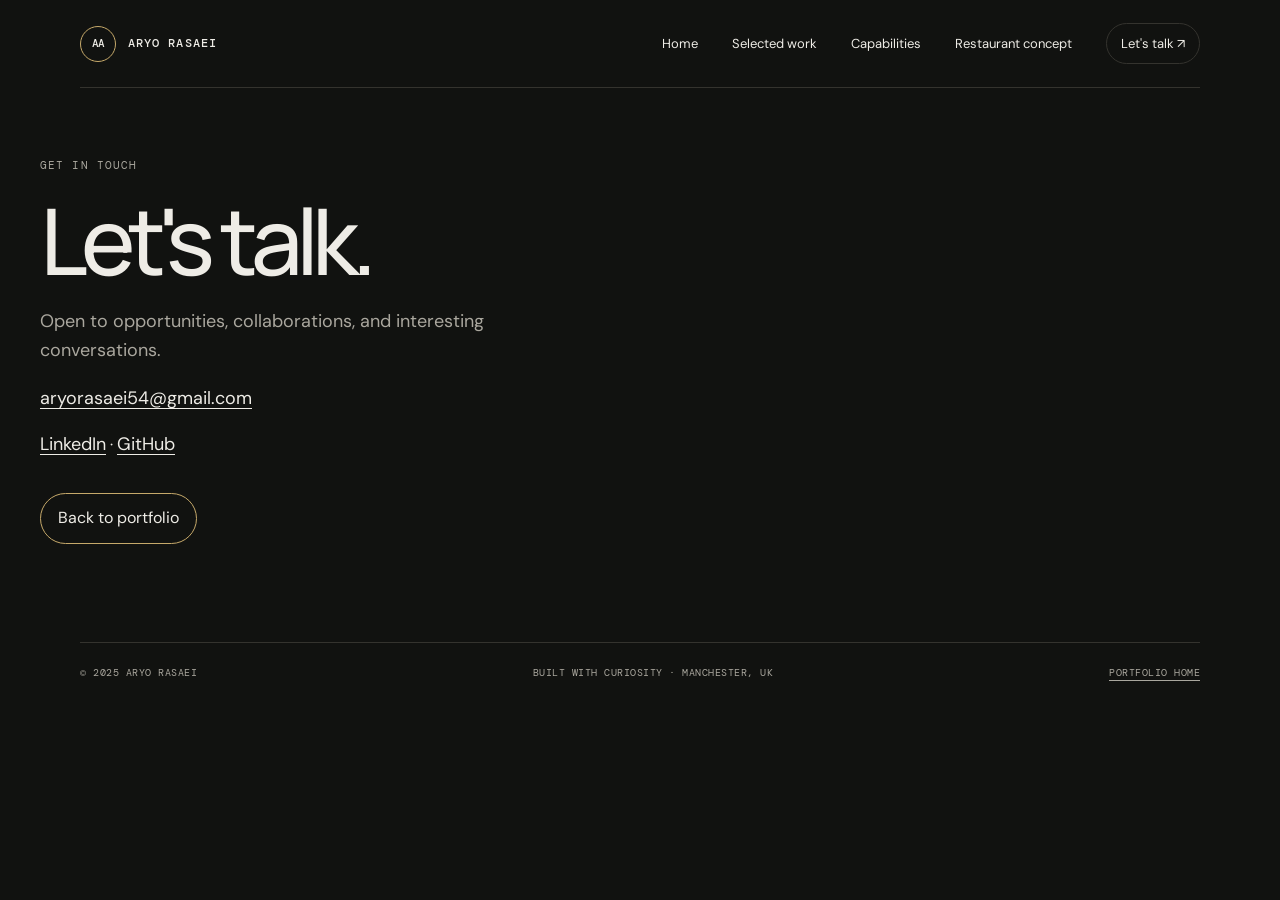
==== contact.html @ db8ac142 "Capital letter" ====
<!doctype html>
<html lang="en">
  <head>
    <meta charset="utf-8" />
    <meta name="viewport" content="width=device-width, initial-scale=1" />
    <meta name="theme-color" content="#f5f4ef" />
    <title>Contact · Aryo Rasaei</title>
    <link rel="preconnect" href="https://fonts.googleapis.com" />
    <link rel="preconnect" href="https://fonts.gstatic.com" crossorigin />
    <link
      href="https://fonts.googleapis.com/css2?family=DM+Mono:wght@400;500&family=DM+Sans:wght@400;500;600;700&family=Manrope:wght@400;500;600;700;800&display=swap"
      rel="stylesheet"
    />
    <link rel="stylesheet" href="styles.css" />
  </head>
  <body>
    <div class="grain" aria-hidden="true"></div>
    <header class="topbar">
      <a class="brand" href="index.html"
        ><span class="brand-mark">AA</span><span>ARYO RASAEI</span></a
      >
      <nav aria-label="Main navigation">
        <a href="index.html#home">Home</a>
        <a href="showcase.html">Selected work</a>
        <a href="skills.html">Capabilities</a>
        <a href="restauraunt.html">Restaurant concept</a>
        <a class="nav-cta" href="contact.html">Let's talk ↗</a>
      </nav>
    </header>
    <main class="section contact-page">
      <div class="section-kicker">GET IN TOUCH</div>
      <h1 class="contact-title">Let's talk.</h1>
      <p class="contact-copy">
        Open to opportunities, collaborations, and interesting conversations.
      </p>
      <p><a href="mailto:aryorasaei54@gmail.com">aryorasaei54@gmail.com</a></p>
      <p>
        <a href="https://www.linkedin.com/" target="_blank" rel="noopener"
          >LinkedIn</a
        >
        ·
        <a href="https://github.com/" target="_blank" rel="noopener">GitHub</a>
      </p>
      <a class="contact-button" href="index.html">Back to portfolio</a>
    </main>
    <footer>
      <span>© 2025 ARYO RASAEI</span
      ><span>BUILT WITH CURIOSITY · MANCHESTER, UK</span
      ><a href="index.html">PORTFOLIO HOME</a>
    </footer>
    <script src="contact.js" defer></script>
  </body>
</html>
---- styles.css ----
/* Shared foundation */
:root {
  color-scheme: dark;
  --paper: #111210;
  --ink: #eeece6;
  --muted: #aaa79e;
  --line: #34332e;
  --accent: #c6a96a;
  --serif: Georgia, "Times New Roman", serif;
  --sans: "DM Sans", "Segoe UI", sans-serif;
  --mono: "DM Mono", Consolas, monospace;
}

* { box-sizing: border-box; }

html { scroll-behavior: smooth; }

body {
  min-width: 320px;
  margin: 0;
  background: var(--paper);
  color: var(--ink);
  font-family: var(--sans);
  font-size: 16px;
  line-height: 1.65;
  -webkit-font-smoothing: antialiased;
}

a { color: inherit; text-decoration-thickness: 1px; text-underline-offset: 4px; transition: color .2s ease, border-color .2s ease, background-color .2s ease; }
a:hover { color: var(--accent); }

.topbar {
  width: min(1120px, calc(100% - 64px));
  min-height: 88px;
  margin: 0 auto;
  display: flex;
  align-items: center;
  justify-content: space-between;
  gap: 28px;
  border-bottom: 1px solid var(--line);
}

.brand {
  display: inline-flex;
  align-items: center;
  gap: 12px;
  font-family: var(--mono);
  font-size: 12px;
  font-weight: 500;
  letter-spacing: .09em;
  text-decoration: none;
}

.brand-mark {
  display: grid;
  width: 36px;
  height: 36px;
  place-items: center;
  border: 1px solid var(--accent);
  border-radius: 50%;
  font-size: 11px;
  letter-spacing: -.06em;
}

nav { display: flex; align-items: center; gap: clamp(14px, 3vw, 34px); }
nav a { font-size: 13px; text-decoration: none; }
nav .nav-cta { padding: 9px 14px; border: 1px solid var(--line); border-radius: 999px; }
nav .nav-cta:hover { border-color: var(--accent); }

main { width: min(1200px, calc(100% - 64px)); margin: 0 auto; }

footer {
  width: min(1120px, calc(100% - 64px));
  margin: 80px auto 0;
  padding: 22px 0 28px;
  display: flex;
  justify-content: space-between;
  gap: 18px;
  border-top: 1px solid var(--line);
  color: var(--muted);
  font-family: var(--mono);
  font-size: 10px;
  letter-spacing: .05em;
}

@media (max-width: 680px) {
  .topbar, main, footer { width: min(100% - 36px, 520px); }
  .topbar { min-height: 76px; align-items: flex-start; padding: 18px 0; flex-direction: column; gap: 14px; }
  nav { width: 100%; flex-wrap: wrap; gap: 10px 18px; }
  nav a { font-size: 12px; }
  footer { flex-direction: column; }
}

/* Page content */
.hero { min-height: 0; padding: clamp(28px, 5vh, 48px) 0 clamp(36px, 5vh, 54px); }
.hero-cinematic { position: relative; display: flex; min-height: clamp(530px, 74vh, 680px); align-items: center; overflow: hidden; padding: clamp(36px, 6vw, 76px); border: 1px solid #c6a96a44; border-radius: 8px; isolation: isolate; background: #191713 url("hero-photo.jpg") center 68% / cover no-repeat; }
.hero-cinematic::before { position: absolute; z-index: -1; inset: 0; background: linear-gradient(90deg, rgb(12 12 10 / 82%) 0%, rgb(12 12 10 / 68%) 36%, rgb(12 12 10 / 28%) 64%, rgb(12 12 10 / 4%) 100%), linear-gradient(0deg, rgb(12 12 10 / 24%), transparent 42%); content: ""; }
.hero-overlay { width: min(58%, 660px); }
.text-link { display: inline-block; color: var(--accent); text-decoration: none; border-bottom: 1px solid #c6a96a66; padding-bottom: 3px; }
.text-link:hover { border-color: var(--accent); }
.profile-frame { position: relative; width: 100%; max-width: 450px; justify-self: end; margin: 0; padding: 8px; overflow: hidden; border: 1px solid var(--line); border-radius: 8px; background: #191a17; box-shadow: 0 18px 44px #0005; }
.profile-frame img { display: block; width: 100%; aspect-ratio: 4 / 3.8; object-fit: cover; object-position: 50% 34%; border-radius: 4px; transition: transform .3s ease; }
.profile-frame img:hover { transform: scale(1.05); }
.profile-frame figcaption { padding: 13px 5px 3px; color: var(--muted); font-family: var(--mono); font-size: 10px; letter-spacing: .06em; text-transform: uppercase; }
.eyebrow, .section-kicker, .project-meta, .skill-row small {
  color: var(--muted);
  font-family: var(--mono);
  font-size: 11px;
  letter-spacing: .1em;
  text-transform: uppercase;
}
.eyebrow { display: flex; align-items: center; gap: 10px; }
.status-dot { width: 8px; height: 8px; border-radius: 50%; background: var(--accent); }
.hero h1 {
  margin: 16px 0 18px;
  font-family: Manrope, var(--sans);
  font-size: clamp(58px, 7.2vw, 92px);
  font-weight: 500;
  letter-spacing: -.09em;
  line-height: .98;
}
.name-word { display: inline-block; transition: transform .3s ease; }
.name-word:hover { transform: scale(1.05); }
.soft { color: #8e8b82; }
.hero-bottom { display: block; min-width: 0; }
.hero-intro { width: min(100%, 58ch); margin: 0; color: #eeece6; font-size: clamp(17px, 1.5vw, 20px); line-height: 1.65; text-wrap: pretty; text-shadow: 0 1px 18px #0009; }
/* Keep biography growth below the name and away from the portrait. */
.hero-cinematic .hero-intro {
  transform-origin: top right;
  transition: scale .35s cubic-bezier(.22, 1, .36, 1);
}
@media (hover: hover) and (pointer: fine) {
  .hero-cinematic .hero-intro:hover { scale: 1.08; }
}
@media (max-width: 680px) {
  .hero-cinematic .hero-intro { transform-origin: top center; }
}
.hero-copy { max-width: 620px; color: #c1beb5; font-size: clamp(17px, 2vw, 21px); line-height: 1.65; }
.hero-copy strong { color: var(--ink); font-weight: 600; }
.section { padding-top: clamp(64px, 10vw, 120px); min-height: 55vh; }
.section:not(.hero) { padding-top: clamp(42px, 6vw, 68px); min-height: 0; }
.section-kicker { margin-bottom: 18px; }
.page-title, .contact-title {
  max-width: 850px;
  margin: 0 0 30px;
  font-family: Manrope, var(--sans);
  font-size: clamp(46px, 8vw, 92px);
  font-weight: 500;
  letter-spacing: -.075em;
  line-height: 1.05;
}
.page-title em { color: var(--accent); font-family: var(--serif); font-weight: 400; }
.heading-word { display: inline-block; transform: scale(1); transform-origin: center; transition: transform .3s ease; }
.heading-word:hover { transform: scale(1.07); }
.section > .hero-copy { margin: 0 0 46px; }
.about-layout { display: grid; grid-template-columns: minmax(280px, .95fr) minmax(300px, 1fr); gap: clamp(28px, 6vw, 82px); align-items: start; }
.about-layout .page-title { margin-bottom: 0; font-size: clamp(38px, 6vw, 68px); }
.about-layout .hero-copy { margin: 5px 0 0; }
.project { display: grid; grid-template-columns: 1fr 1fr; gap: 44px; align-items: center; padding: 44px 0; border-top: 1px solid var(--line); }
.project h2, main > h2 { margin: 14px 0; font-size: clamp(24px, 3vw, 34px); font-weight: 500; letter-spacing: -.04em; line-height: 1.2; }
.project p { max-width: 480px; color: var(--muted); }
.project-meta { display: flex; gap: 18px; }
.tags { display: flex; flex-wrap: wrap; gap: 8px; margin-top: 22px; }
.tags span { padding: 6px 10px; border: 1px solid var(--line); border-radius: 999px; color: var(--muted); font-size: 12px; }
.capability-preview { margin: 26px 0 20px; }
.capability-preview span { padding: 8px 13px; color: #d2cfc6; background: #191a17; }
.work-cards { display: grid; grid-template-columns: repeat(2, minmax(0, 1fr)); gap: 20px; margin: 30px 0 22px; }
.work-card { display: grid; overflow: hidden; border: 1px solid var(--line); border-radius: 6px; background: #171815; text-decoration: none; transition: border-color .25s ease, transform .25s ease, box-shadow .25s ease; }
.work-card:hover { border-color: #8e784b; color: var(--ink); transform: translateY(-4px); box-shadow: 0 18px 38px #0005; }
.work-card-art { position: relative; display: grid; min-height: 190px; place-items: center; overflow: hidden; background: radial-gradient(ellipse at 50% 80%, #49402c 0, #24231e 42%, #191a17 76%); }
.work-card-restaurant .work-card-art { background: radial-gradient(ellipse at 50% 55%, #453328 0, #29221d 42%, #191a17 78%); }
.art-label { position: absolute; top: 14px; left: 16px; color: #aaa79e; font: 10px var(--mono); letter-spacing: .1em; }
.mini-chart { display: flex; width: 54%; height: 94px; align-items: end; gap: 10px; border-bottom: 1px solid #6b6048; }
.mini-chart i { flex: 1; height: 35%; background: #8e784b; transition: height .3s ease; }
.mini-chart i:nth-child(2) { height: 53%; }
.mini-chart i:nth-child(3) { height: 68%; background: #ad925a; }
.mini-chart i:nth-child(4) { height: 48%; }
.mini-chart i:nth-child(5) { height: 91%; background: var(--accent); }
.work-card:hover .mini-chart i { height: 82%; }
.mini-plate { width: 118px; aspect-ratio: 1; border: 1px solid #c6a96a; border-radius: 50%; box-shadow: 0 0 0 10px #c6a96a12, 0 0 40px #c6a96a18; }
.mini-plate::after { display: block; width: 62%; aspect-ratio: 1; margin: 19%; border: 1px solid #c6a96a77; border-radius: 50%; content: ""; }
.work-card-copy { display: grid; gap: 7px; padding: 18px 20px 20px; }
.work-card-copy small { color: var(--accent); font: 10px var(--mono); letter-spacing: .1em; }
.work-card-copy strong { font-size: 19px; font-weight: 500; letter-spacing: -.02em; }
.work-card-copy > span { color: var(--muted); font-size: 12px; }
.project-visual { display: grid; min-height: 260px; place-items: center; overflow: hidden; background: #1a1b18; border: 1px solid var(--line); }
.visual-dash { background: #191a16; }
.dash-card { width: min(78%, 360px); padding: 24px; background: #22231f; box-shadow: 0 16px 44px #0008; }
.dash-title { font-size: 13px; font-weight: 600; }
.chart { height: 130px; margin-top: 20px; display: flex; align-items: end; gap: 10px; border-bottom: 1px solid var(--line); }
.chart i { flex: 1; height: 40%; background: #8e784b; }
.chart i:nth-child(2n) { height: 62%; }
.chart i:nth-child(3n) { height: 82%; background: #c6a96a; }
.chart i:last-child { height: 96%; }
.visual-restaurant { background: #211d18; }
.plate { display: grid; width: 190px; aspect-ratio: 1; place-items: center; border-radius: 50%; background: #d8d0c1; box-shadow: 0 18px 40px #0008; }
.plate-inner { width: 70%; aspect-ratio: 1; border: 2px solid #b76d44; border-radius: 50%; background: radial-gradient(ellipse at 40% 40%, #82904e 0 12%, transparent 13%), radial-gradient(ellipse at 62% 60%, #c47b48 0 18%, transparent 19%), #e2d4b8; }
.skills-list { margin: 48px 0 36px; border-top: 1px solid var(--line); }
.skill-row { display: grid; grid-template-columns: 70px 1fr 1fr; gap: 20px; align-items: center; min-height: 78px; border-bottom: 1px solid var(--line); }
.skill-row strong { font-size: 19px; font-weight: 500; }
.skill-row span { color: var(--muted); text-align: right; }
.contact-title { margin-bottom: 14px; }
.contact-copy { max-width: 520px; color: var(--muted); font-size: 18px; }
.contact-page > p a { font-size: 18px; }
.contact-button { display: inline-block; margin: 18px 0; padding: 11px 17px; border: 1px solid var(--accent); border-radius: 999px; background: transparent; color: var(--ink); font: inherit; text-decoration: none; cursor: pointer; transition: background-color .2s ease, color .2s ease, transform .2s ease; }
.contact-button:hover { background: var(--accent); color: #171611; transform: translateY(-2px); }
.booking-form { display: grid; max-width: 560px; gap: 18px; margin: 32px 0; }
.booking-form label { display: grid; gap: 7px; color: var(--muted); font-size: 14px; }
.booking-form input, .booking-form textarea { width: 100%; padding: 12px 13px; border: 1px solid var(--line); border-radius: 4px; background: #1b1c19; color: var(--ink); font: inherit; transition: border-color .2s ease, background-color .2s ease; }
.booking-form input:focus, .booking-form textarea:focus { outline: 2px solid var(--accent); outline-offset: 2px; border-color: var(--accent); }

@media (max-width: 680px) {
  .hero { min-height: 0; padding: 24px 0 38px; }
  .hero-cinematic { min-height: clamp(580px, 84svh, 740px); align-items: end; padding: 30px 24px; background-position: 63% 68%; }
  .hero-cinematic::before { background: linear-gradient(0deg, rgb(12 12 10 / 90%) 0%, rgb(12 12 10 / 72%) 42%, rgb(12 12 10 / 20%) 100%), linear-gradient(90deg, rgb(12 12 10 / 16%), transparent 75%); }
  .hero-overlay { width: 100%; }
  .hero h1 { margin: 13px 0 16px; font-size: clamp(48px, 12vw, 72px); }
  .hero-intro { max-width: 48ch; font-size: 16px; line-height: 1.55; }
  .section:not(.hero) { padding-top: 44px; }
  .about-layout { grid-template-columns: 1fr; gap: 18px; }
  .about-layout .page-title { font-size: clamp(38px, 11vw, 58px); }
  .work-cards { grid-template-columns: 1fr; gap: 14px; }
  .work-card-art { min-height: 160px; }
  .project { grid-template-columns: 1fr; gap: 24px; }
  .project-visual { min-height: 220px; }
  .skill-row { grid-template-columns: 38px 1fr; gap: 10px; padding: 14px 0; }
  .skill-row span { grid-column: 2; text-align: left; }
}

@media (min-width: 681px) and (max-width: 900px) {
  main { width: min(1200px, calc(100% - 48px)); }
  .hero-cinematic { min-height: 560px; padding: 38px; background-position: 60% 68%; }
  .hero-overlay { width: min(62%, 570px); }
  .hero h1 { font-size: clamp(56px, 6.8vw, 76px); }
  .about-layout { grid-template-columns: 1fr; gap: 16px; }
}

@media (prefers-reduced-motion: reduce) {
  html { scroll-behavior: auto; }
  *, *::before, *::after { animation-duration: .01ms !important; transition-duration: .01ms !important; }
  .heading-word { transition: none; }
  .name-word, .profile-frame img { transition: none; }
}

/* Expandable skill descriptions */
.skill-row { grid-template-columns: 70px minmax(0, 1fr) minmax(150px, 1fr); }
.skill-trigger {
  justify-self: start;
  padding: 0;
  border: 0;
  background: transparent;
  color: var(--ink);
  font: inherit;
  font-size: 19px;
  font-weight: 500;
  text-align: left;
  cursor: pointer;
}
.skill-trigger { transition: color .2s ease; }
.skill-trigger:hover { color: var(--accent); }
.skill-trigger:focus-visible { outline: 2px solid var(--accent); outline-offset: 5px; }
.skill-description {
  grid-column: 2 / -1;
  max-height: 0;
  margin: 0;
  overflow: hidden;
  color: var(--muted);
  opacity: 0;
  transform: translateY(-4px);
  transition: max-height .28s ease, opacity .2s ease, transform .2s ease, margin .2s ease;
}
.skill-row:hover .skill-description,
.skill-row:focus-within .skill-description,
.skill-row.is-open .skill-description {
  max-height: 5em;
  margin: 0 0 18px;
  opacity: 1;
  transform: translateY(0);
}
@media (max-width: 680px) {
  .skill-row { grid-template-columns: 38px 1fr; }
  .skill-trigger { grid-column: 2; }
  .skill-row > span { grid-column: 2; text-align: left; }
  .skill-description { grid-column: 2; }
}
@media (prefers-reduced-motion: reduce) {
  .skill-description { transition: none; }
}
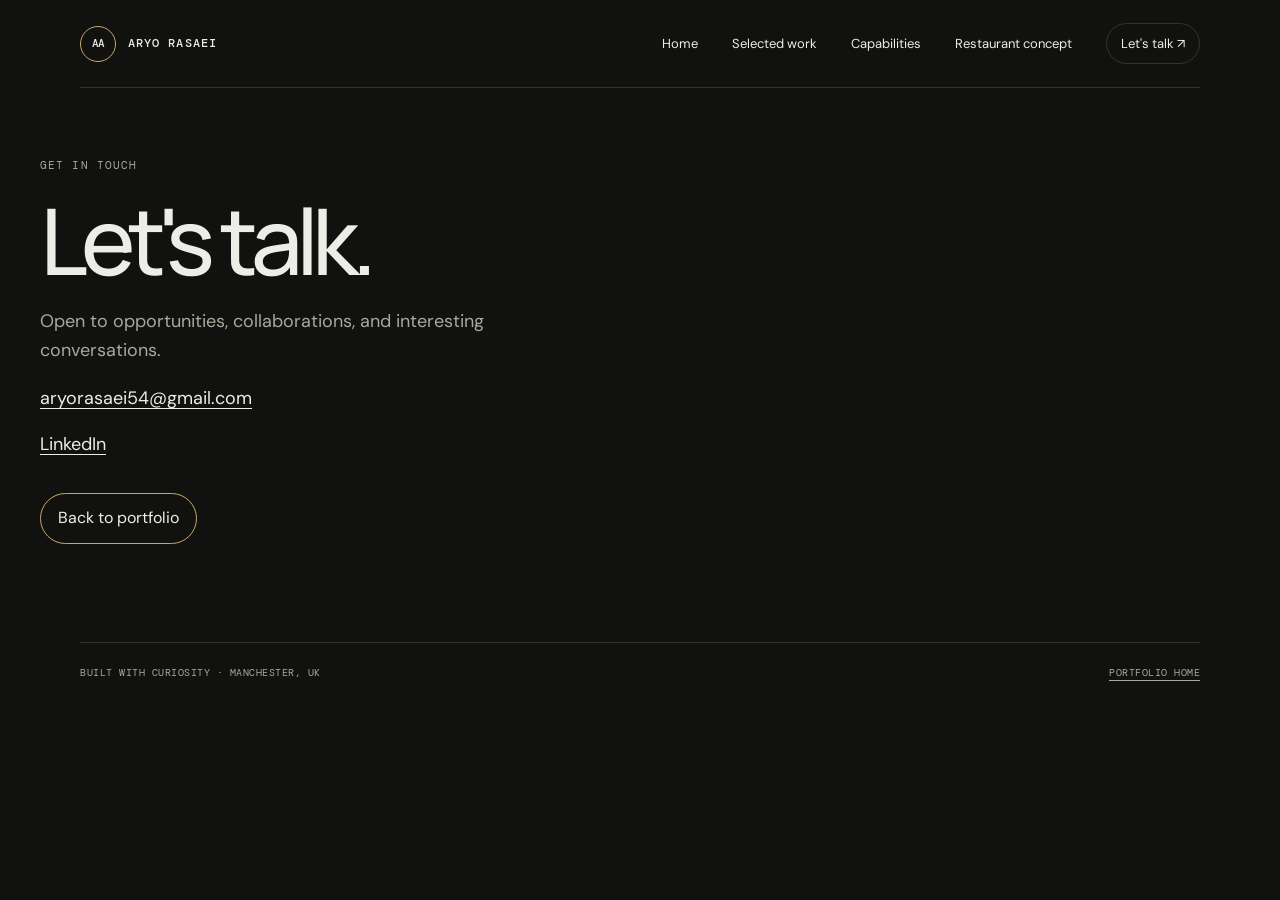
==== commit 6e48aa9a: "Updated Conctact page" ====
--- a/contact.html
+++ b/contact.html
@@ -35,17 +35,14 @@
       </p>
       <p><a href="mailto:aryorasaei54@gmail.com">aryorasaei54@gmail.com</a></p>
       <p>
-        <a href="https://www.linkedin.com/" target="_blank" rel="noopener"
+        <a href="https://www.linkedin.com/in/aryo-rasaei/" target="_blank" rel="noopener"
           >LinkedIn</a
         >
-        ·
-        <a href="https://github.com/" target="_blank" rel="noopener">GitHub</a>
       </p>
       <a class="contact-button" href="index.html">Back to portfolio</a>
     </main>
     <footer>
-      <span>© 2025 ARYO RASAEI</span
-      ><span>BUILT WITH CURIOSITY · MANCHESTER, UK</span
+      <span>BUILT WITH CURIOSITY · MANCHESTER, UK</span
       ><a href="index.html">PORTFOLIO HOME</a>
     </footer>
     <script src="contact.js" defer></script>
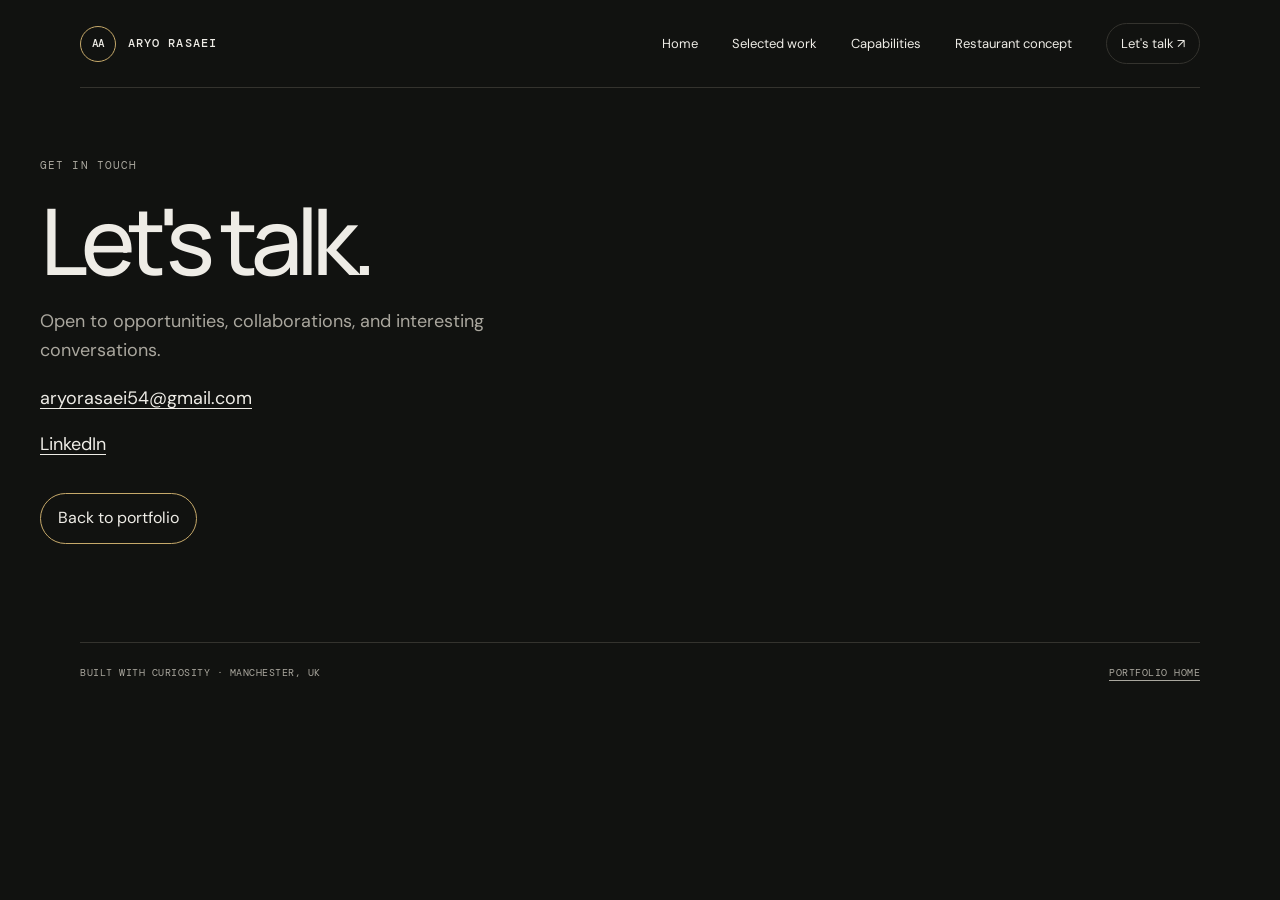
==== commit fdedb977: "Organize static assets under assets/ Move images, CSS, and JavaScript into dedicated asset directori" ====
--- a/contact.html
+++ b/contact.html
@@ -11,7 +11,7 @@
       href="https://fonts.googleapis.com/css2?family=DM+Mono:wght@400;500&family=DM+Sans:wght@400;500;600;700&family=Manrope:wght@400;500;600;700;800&display=swap"
       rel="stylesheet"
     />
-    <link rel="stylesheet" href="styles.css" />
+    <link rel="stylesheet" href="assets/css/styles.css" />
   </head>
   <body>
     <div class="grain" aria-hidden="true"></div>
@@ -45,6 +45,6 @@
       <span>BUILT WITH CURIOSITY · MANCHESTER, UK</span
       ><a href="index.html">PORTFOLIO HOME</a>
     </footer>
-    <script src="contact.js" defer></script>
+    <script src="assets/js/contact.js" defer></script>
   </body>
 </html>
--- a/assets/css/styles.css
+++ b/assets/css/styles.css
@@ -0,0 +1,1005 @@
+/* Shared foundation */
+:root {
+  color-scheme: dark;
+  --paper: #111210;
+  --ink: #eeece6;
+  --muted: #aaa79e;
+  --line: #34332e;
+  --accent: #c6a96a;
+  --serif: Georgia, "Times New Roman", serif;
+  --sans: "DM Sans", "Segoe UI", sans-serif;
+  --mono: "DM Mono", Consolas, monospace;
+}
+
+* { box-sizing: border-box; }
+
+html { scroll-behavior: smooth; }
+
+body {
+  min-width: 320px;
+  margin: 0;
+  background: var(--paper);
+  color: var(--ink);
+  font-family: var(--sans);
+  font-size: 16px;
+  line-height: 1.65;
+  -webkit-font-smoothing: antialiased;
+}
+
+a { color: inherit; text-decoration-thickness: 1px; text-underline-offset: 4px; transition: color .2s ease, border-color .2s ease, background-color .2s ease; }
+a:hover { color: var(--accent); }
+
+.topbar {
+  width: min(1120px, calc(100% - 64px));
+  min-height: 88px;
+  margin: 0 auto;
+  display: flex;
+  align-items: center;
+  justify-content: space-between;
+  gap: 28px;
+  border-bottom: 1px solid var(--line);
+}
+
+.brand {
+  display: inline-flex;
+  align-items: center;
+  gap: 12px;
+  font-family: var(--mono);
+  font-size: 12px;
+  font-weight: 500;
+  letter-spacing: .09em;
+  text-decoration: none;
+}
+
+.brand-mark {
+  display: grid;
+  width: 36px;
+  height: 36px;
+  place-items: center;
+  border: 1px solid var(--accent);
+  border-radius: 50%;
+  font-size: 11px;
+  letter-spacing: -.06em;
+}
+
+nav { display: flex; align-items: center; gap: clamp(14px, 3vw, 34px); }
+nav a { font-size: 13px; text-decoration: none; }
+nav .nav-cta { padding: 9px 14px; border: 1px solid var(--line); border-radius: 999px; }
+nav .nav-cta:hover { border-color: var(--accent); }
+
+main { width: min(1200px, calc(100% - 64px)); margin: 0 auto; }
+
+footer {
+  width: min(1120px, calc(100% - 64px));
+  margin: 80px auto 0;
+  padding: 22px 0 28px;
+  display: flex;
+  justify-content: space-between;
+  gap: 18px;
+  border-top: 1px solid var(--line);
+  color: var(--muted);
+  font-family: var(--mono);
+  font-size: 10px;
+  letter-spacing: .05em;
+}
+
+@media (max-width: 680px) {
+  .topbar, main, footer { width: min(100% - 36px, 520px); }
+  .topbar { min-height: 76px; align-items: flex-start; padding: 18px 0; flex-direction: column; gap: 14px; }
+  nav { width: 100%; flex-wrap: wrap; gap: 10px 18px; }
+  nav a { font-size: 12px; }
+  footer { flex-direction: column; }
+}
+
+/* Page content */
+.hero { min-height: 0; padding: clamp(28px, 5vh, 48px) 0 clamp(36px, 5vh, 54px); }
+.hero-cinematic { position: relative; display: flex; min-height: clamp(530px, 74vh, 680px); align-items: center; overflow: hidden; padding: clamp(36px, 6vw, 76px); border: 1px solid #c6a96a44; border-radius: 8px; isolation: isolate; background: #191713 url("../images/hero-photo.jpg") center 68% / cover no-repeat; }
+.hero-cinematic::before { position: absolute; z-index: -1; inset: 0; background: linear-gradient(90deg, rgb(12 12 10 / 82%) 0%, rgb(12 12 10 / 68%) 36%, rgb(12 12 10 / 28%) 64%, rgb(12 12 10 / 4%) 100%), linear-gradient(0deg, rgb(12 12 10 / 24%), transparent 42%); content: ""; }
+.hero-overlay { width: min(58%, 660px); }
+.text-link { display: inline-block; color: var(--accent); text-decoration: none; border-bottom: 1px solid #c6a96a66; padding-bottom: 3px; }
+.text-link:hover { border-color: var(--accent); }
+.profile-frame { position: relative; width: 100%; max-width: 450px; justify-self: end; margin: 0; padding: 8px; overflow: hidden; border: 1px solid var(--line); border-radius: 8px; background: #191a17; box-shadow: 0 18px 44px #0005; }
+.profile-frame img { display: block; width: 100%; aspect-ratio: 4 / 3.8; object-fit: cover; object-position: 50% 34%; border-radius: 4px; transition: transform .3s ease; }
+.profile-frame img:hover { transform: scale(1.05); }
+.profile-frame figcaption { padding: 13px 5px 3px; color: var(--muted); font-family: var(--mono); font-size: 10px; letter-spacing: .06em; text-transform: uppercase; }
+.eyebrow, .section-kicker, .project-meta, .skill-row small {
+  color: var(--muted);
+  font-family: var(--mono);
+  font-size: 11px;
+  letter-spacing: .1em;
+  text-transform: uppercase;
+}
+.eyebrow { display: flex; align-items: center; gap: 10px; }
+.status-dot { width: 8px; height: 8px; border-radius: 50%; background: var(--accent); }
+.hero h1 {
+  margin: 16px 0 18px;
+  font-family: Manrope, var(--sans);
+  font-size: clamp(58px, 7.2vw, 92px);
+  font-weight: 500;
+  letter-spacing: -.09em;
+  line-height: .98;
+}
+.name-word { display: inline-block; transition: transform .3s ease; }
+.name-word:hover { transform: scale(1.05); }
+.soft { color: #8e8b82; }
+.hero-bottom { display: block; min-width: 0; }
+.hero-intro { width: min(100%, 58ch); margin: 0; color: #eeece6; font-size: clamp(17px, 1.5vw, 20px); line-height: 1.65; text-wrap: pretty; text-shadow: 0 1px 18px #0009; }
+/* Homepage descriptive paragraphs grow into the existing surrounding space. */
+.homepage :is(.hero-intro, .hero-copy, .contact-copy) {
+  transform-origin: top center;
+  transition: scale .35s cubic-bezier(.22, 1, .36, 1);
+}
+.homepage .hero-cinematic .hero-intro { transform-origin: top right; }
+@media (hover: hover) and (pointer: fine) and (prefers-reduced-motion: no-preference) {
+  .homepage :is(.hero-intro, .hero-copy, .contact-copy):hover { scale: 1.08; }
+}
+@media (max-width: 680px) {
+  .homepage .hero-cinematic .hero-intro { transform-origin: top center; }
+}
+@media (prefers-reduced-motion: reduce) {
+  .homepage :is(.hero-intro, .hero-copy, .contact-copy) { transition: none; }
+}
+.hero-copy { max-width: 620px; color: #c1beb5; font-size: clamp(17px, 2vw, 21px); line-height: 1.65; }
+.hero-copy strong { color: var(--ink); font-weight: 600; }
+.section { padding-top: clamp(64px, 10vw, 120px); min-height: 55vh; }
+.section:not(.hero) { padding-top: clamp(42px, 6vw, 68px); min-height: 0; }
+.section-kicker { margin-bottom: 18px; }
+.page-title, .contact-title {
+  max-width: 850px;
+  margin: 0 0 30px;
+  font-family: Manrope, var(--sans);
+  font-size: clamp(46px, 8vw, 92px);
+  font-weight: 500;
+  letter-spacing: -.075em;
+  line-height: 1.05;
+}
+.page-title em { color: var(--accent); font-family: var(--serif); font-weight: 400; }
+.heading-word { display: inline-block; transform: scale(1); transform-origin: center; transition: transform .3s ease; }
+.heading-word:hover { transform: scale(1.07); }
+.section > .hero-copy { margin: 0 0 46px; }
+.about-layout { display: grid; grid-template-columns: minmax(280px, .95fr) minmax(300px, 1fr); gap: clamp(28px, 6vw, 82px); align-items: start; }
+.about-layout .page-title { margin-bottom: 0; font-size: clamp(38px, 6vw, 68px); }
+.about-layout .hero-copy { margin: 5px 0 0; }
+.project { display: grid; grid-template-columns: 1fr 1fr; gap: 44px; align-items: center; padding: 44px 0; border-top: 1px solid var(--line); }
+.project h2, main > h2 { margin: 14px 0; font-size: clamp(24px, 3vw, 34px); font-weight: 500; letter-spacing: -.04em; line-height: 1.2; }
+.project p { max-width: 480px; color: var(--muted); }
+.project-meta { display: flex; gap: 18px; }
+.tags { display: flex; flex-wrap: wrap; gap: 8px; margin-top: 22px; }
+.tags span { padding: 6px 10px; border: 1px solid var(--line); border-radius: 999px; color: var(--muted); font-size: 12px; }
+.capability-preview { margin: 26px 0 20px; }
+.capability-preview span { padding: 8px 13px; color: #d2cfc6; background: #191a17; }
+.work-cards { display: grid; grid-template-columns: repeat(2, minmax(0, 1fr)); gap: 20px; margin: 30px 0 22px; }
+.work-card { display: grid; overflow: hidden; border: 1px solid var(--line); border-radius: 6px; background: #171815; text-decoration: none; transition: border-color .25s ease, transform .25s ease, box-shadow .25s ease; }
+.work-card:hover { border-color: #8e784b; color: var(--ink); transform: translateY(-4px); box-shadow: 0 18px 38px #0005; }
+.work-card-art { position: relative; display: grid; min-height: 190px; place-items: center; overflow: hidden; background: radial-gradient(ellipse at 50% 80%, #49402c 0, #24231e 42%, #191a17 76%); }
+.work-card-restaurant .work-card-art { background: radial-gradient(ellipse at 50% 55%, #453328 0, #29221d 42%, #191a17 78%); }
+.art-label { position: absolute; top: 14px; left: 16px; color: #aaa79e; font: 10px var(--mono); letter-spacing: .1em; }
+.mini-chart { display: flex; width: 54%; height: 94px; align-items: end; gap: 10px; border-bottom: 1px solid #6b6048; }
+.mini-chart i { flex: 1; height: 35%; background: #8e784b; transition: height .3s ease; }
+.mini-chart i:nth-child(2) { height: 53%; }
+.mini-chart i:nth-child(3) { height: 68%; background: #ad925a; }
+.mini-chart i:nth-child(4) { height: 48%; }
+.mini-chart i:nth-child(5) { height: 91%; background: var(--accent); }
+.work-card:hover .mini-chart i { height: 82%; }
+.mini-plate { width: 118px; aspect-ratio: 1; border: 1px solid #c6a96a; border-radius: 50%; box-shadow: 0 0 0 10px #c6a96a12, 0 0 40px #c6a96a18; }
+.mini-plate::after { display: block; width: 62%; aspect-ratio: 1; margin: 19%; border: 1px solid #c6a96a77; border-radius: 50%; content: ""; }
+.work-card-copy { display: grid; gap: 7px; padding: 18px 20px 20px; }
+.work-card-copy small { color: var(--accent); font: 10px var(--mono); letter-spacing: .1em; }
+.work-card-copy strong { font-size: 19px; font-weight: 500; letter-spacing: -.02em; }
+.work-card-copy > span { color: var(--muted); font-size: 12px; }
+.project-visual { display: grid; min-height: 260px; place-items: center; overflow: hidden; background: #1a1b18; border: 1px solid var(--line); }
+.visual-dash { background: #191a16; }
+.dash-card { width: min(78%, 360px); padding: 24px; background: #22231f; box-shadow: 0 16px 44px #0008; }
+.dash-title { font-size: 13px; font-weight: 600; }
+.chart { height: 130px; margin-top: 20px; display: flex; align-items: end; gap: 10px; border-bottom: 1px solid var(--line); }
+.chart i { flex: 1; height: 40%; background: #8e784b; }
+.chart i:nth-child(2n) { height: 62%; }
+.chart i:nth-child(3n) { height: 82%; background: #c6a96a; }
+.chart i:last-child { height: 96%; }
+.visual-restaurant { background: #211d18; }
+.plate { display: grid; width: 190px; aspect-ratio: 1; place-items: center; border-radius: 50%; background: #d8d0c1; box-shadow: 0 18px 40px #0008; }
+.plate-inner { width: 70%; aspect-ratio: 1; border: 2px solid #b76d44; border-radius: 50%; background: radial-gradient(ellipse at 40% 40%, #82904e 0 12%, transparent 13%), radial-gradient(ellipse at 62% 60%, #c47b48 0 18%, transparent 19%), #e2d4b8; }
+.skills-list { margin: 48px 0 36px; border-top: 1px solid var(--line); }
+.skill-row { display: grid; grid-template-columns: 70px 1fr 1fr; gap: 20px; align-items: center; min-height: 78px; border-bottom: 1px solid var(--line); }
+.skill-row strong { font-size: 19px; font-weight: 500; }
+.skill-row span { color: var(--muted); text-align: right; }
+.contact-title { margin-bottom: 14px; }
+.contact-copy { max-width: 520px; color: var(--muted); font-size: 18px; }
+.contact-page > p a { font-size: 18px; }
+.contact-button { display: inline-block; margin: 18px 0; padding: 11px 17px; border: 1px solid var(--accent); border-radius: 999px; background: transparent; color: var(--ink); font: inherit; text-decoration: none; cursor: pointer; transition: background-color .2s ease, color .2s ease, transform .2s ease; }
+.contact-button:hover { background: var(--accent); color: #171611; transform: translateY(-2px); }
+.booking-form { display: grid; max-width: 560px; gap: 18px; margin: 32px 0; }
+.booking-form label { display: grid; gap: 7px; color: var(--muted); font-size: 14px; }
+.booking-form input, .booking-form textarea { width: 100%; padding: 12px 13px; border: 1px solid var(--line); border-radius: 4px; background: #1b1c19; color: var(--ink); font: inherit; transition: border-color .2s ease, background-color .2s ease; }
+.booking-form input:focus, .booking-form textarea:focus { outline: 2px solid var(--accent); outline-offset: 2px; border-color: var(--accent); }
+
+@media (max-width: 680px) {
+  .hero { min-height: 0; padding: 24px 0 38px; }
+  .hero-cinematic { min-height: clamp(580px, 84svh, 740px); align-items: end; padding: 30px 24px; background-position: 63% 68%; }
+  .hero-cinematic::before { background: linear-gradient(0deg, rgb(12 12 10 / 90%) 0%, rgb(12 12 10 / 72%) 42%, rgb(12 12 10 / 20%) 100%), linear-gradient(90deg, rgb(12 12 10 / 16%), transparent 75%); }
+  .hero-overlay { width: 100%; }
+  .hero h1 { margin: 13px 0 16px; font-size: clamp(48px, 12vw, 72px); }
+  .hero-intro { max-width: 48ch; font-size: 16px; line-height: 1.55; }
+  .section:not(.hero) { padding-top: 44px; }
+  .about-layout { grid-template-columns: 1fr; gap: 18px; }
+  .about-layout .page-title { font-size: clamp(38px, 11vw, 58px); }
+  .work-cards { grid-template-columns: 1fr; gap: 14px; }
+  .work-card-art { min-height: 160px; }
+  .project { grid-template-columns: 1fr; gap: 24px; }
+  .project-visual { min-height: 220px; }
+  .skill-row { grid-template-columns: 38px 1fr; gap: 10px; padding: 14px 0; }
+  .skill-row span { grid-column: 2; text-align: left; }
+}
+
+@media (min-width: 681px) and (max-width: 900px) {
+  main { width: min(1200px, calc(100% - 48px)); }
+  .hero-cinematic { min-height: 560px; padding: 38px; background-position: 60% 68%; }
+  .hero-overlay { width: min(62%, 570px); }
+  .hero h1 { font-size: clamp(56px, 6.8vw, 76px); }
+  .about-layout { grid-template-columns: 1fr; gap: 16px; }
+}
+
+@media (prefers-reduced-motion: reduce) {
+  html { scroll-behavior: auto; }
+  *, *::before, *::after { animation-duration: .01ms !important; transition-duration: .01ms !important; }
+  .heading-word { transition: none; }
+  .name-word, .profile-frame img { transition: none; }
+}
+
+/* Expandable skill descriptions */
+.skill-row { grid-template-columns: 70px minmax(0, 1fr) minmax(150px, 1fr); }
+.skill-trigger {
+  justify-self: start;
+  padding: 0;
+  border: 0;
+  background: transparent;
+  color: var(--ink);
+  font: inherit;
+  font-size: 19px;
+  font-weight: 500;
+  text-align: left;
+  cursor: pointer;
+}
+.skill-trigger { transition: color .2s ease; }
+.skill-trigger:hover { color: var(--accent); }
+.skill-trigger:focus-visible { outline: 2px solid var(--accent); outline-offset: 5px; }
+.skill-description {
+  grid-column: 2 / -1;
+  max-height: 0;
+  margin: 0;
+  overflow: hidden;
+  color: var(--muted);
+  opacity: 0;
+  transform: translateY(-4px);
+  transition: max-height .28s ease, opacity .2s ease, transform .2s ease, margin .2s ease;
+}
+.skill-row:hover .skill-description,
+.skill-row:focus-within .skill-description,
+.skill-row.is-open .skill-description {
+  max-height: 5em;
+  margin: 0 0 18px;
+  opacity: 1;
+  transform: translateY(0);
+}
+@media (max-width: 680px) {
+  .skill-row { grid-template-columns: 38px 1fr; }
+  .skill-trigger { grid-column: 2; }
+  .skill-row > span { grid-column: 2; text-align: left; }
+  .skill-description { grid-column: 2; }
+}
+@media (prefers-reduced-motion: reduce) {
+  .skill-description { transition: none; }
+}
+
+/* Venture Café experience: preserve the complete event photograph. */
+.homepage .venture-layout { align-items: center; }
+.homepage .venture-layout .hero-copy { margin: 24px 0 0; }
+.homepage .venture-photo {
+  display: block;
+  width: 100%;
+  height: auto;
+  border: 1px solid var(--line);
+  border-radius: 8px;
+  transition: transform .35s ease;
+}
+@media (max-width: 900px) {
+  .homepage .venture-layout { row-gap: 48px; }
+}
+@media (hover: hover) and (pointer: fine) and (prefers-reduced-motion: no-preference) {
+  .homepage .venture-photo:hover { transform: scale(1.05); }
+}
+@media (prefers-reduced-motion: reduce) {
+  .homepage .venture-photo { transition: none; }
+}
+
+/* Compact Skills orbit and separate evidence panel; isolated to this page. */
+.skills-page .skills-orbit {
+  display: grid;
+  grid-template-columns: 600px minmax(0, 1fr);
+  align-items: center;
+  gap: 48px;
+  margin: 32px 0;
+  overflow-anchor: none;
+}
+.skills-page .skills-orbit__stage { position: relative; width: 500px; height: 500px; overflow: clip; overflow-clip-margin: 5px; }
+.skills-page .skills-orbit__list { position: absolute; inset: 0; margin: 0; padding: 0; list-style: none; pointer-events: none; }
+.skills-page .skills-orbit__item {
+  position: absolute;
+  left: var(--skill-x);
+  top: var(--skill-y);
+  width: 112px;
+  height: 112px;
+  transform: translate(-50%, -50%);
+  pointer-events: auto;
+}
+.skills-page .skills-orbit__control {
+  display: flex;
+  flex-direction: column;
+  align-items: center;
+  justify-content: center;
+  gap: 7px;
+  width: 100%;
+  height: 100%;
+  padding: 12px;
+  border: 1px solid rgb(198 169 106 / 55%);
+  border-radius: 50%;
+  background: var(--paper);
+  color: var(--ink);
+  font: inherit;
+  line-height: 1.35;
+  text-align: center;
+  cursor: pointer;
+  transition: transform .35s ease, border-color .35s ease, box-shadow .35s ease;
+}
+.skills-page .skills-orbit__number { color: var(--accent); font: 10px var(--mono); }
+.skills-page .skills-orbit__name { font-size: 13px; font-weight: 500; }
+/* Retain the supporting taglines for assistive technology without crowding circles. */
+.skills-page .skills-orbit__tagline { position: absolute; width: 1px; height: 1px; overflow: hidden; clip-path: inset(50%); }
+.skills-page .skills-orbit__control:is(.is-previewed, [aria-pressed="true"]) { border-color: var(--accent); box-shadow: 0 0 24px rgb(198 169 106 / 15%); }
+.skills-page .skills-orbit__control:focus-visible { outline: 2px solid var(--accent); outline-offset: 4px; }
+.skills-page .skills-orbit__centre { position: relative; height: 440px; min-width: 0; border-left: 1px solid rgb(198 169 106 / 30%); }
+.skills-page .skills-orbit__content { position: absolute; inset: 0; padding: 24px 0 24px 36px; overflow: auto; }
+.skills-page .skills-orbit__label { margin: 0 0 20px; color: var(--accent); font: 10px var(--mono); letter-spacing: .1em; }
+.skills-page .skills-orbit__title { margin: 0 0 18px; color: var(--ink); font: 500 30px/1.2 Manrope, var(--sans); letter-spacing: -.04em; }
+.skills-page .skills-orbit__source { margin: 0 0 16px; color: var(--accent); font: 11px/1.6 var(--mono); }
+.skills-page .skills-orbit__detail { margin: 0; color: var(--muted); font-size: 16px; }
+.skills-page .skills-orbit__instruction { margin: 24px 0 0; color: var(--muted); font-size: 13px; }
+.skills-page .skills-orbit__ghost { pointer-events: none; }
+@media (hover: hover) and (pointer: fine) {
+  .skills-page .skills-orbit__control:hover { transform: scale(1.1); }
+}
+@media (max-width: 1099px) {
+  .skills-page .skills-orbit { grid-template-columns: minmax(0, 1fr); gap: 32px; }
+  .skills-page .skills-orbit__stage { width: 100%; height: auto; overflow: visible; }
+  .skills-page .skills-orbit__list { position: static; display: grid; grid-template-columns: repeat(2, minmax(0, 1fr)); gap: 22px; padding: 8px; justify-items: center; }
+  .skills-page .skills-orbit__item { position: static; transform: none; }
+  .skills-page .skills-orbit__centre { height: 500px; border-left: 0; border-top: 1px solid rgb(198 169 106 / 30%); }
+  .skills-page .skills-orbit__content { padding: 28px 0 0; }
+}
+@media (prefers-reduced-motion: reduce) {
+  .skills-page .skills-orbit__control { transition: none !important; }
+  .skills-page .skills-orbit__control:hover { transform: none; }
+}
+
+
+/* Original subtle orbital atmosphere; skills and network remain stationary. */
+.skills-page .skills-orbit__stage { justify-self: center; isolation: isolate; }
+.skills-page .skills-orbit__list { z-index: 2; }
+.skills-page .skills-galaxy { position: absolute; inset: 0; z-index: 0; overflow: hidden; border-radius: 50%; pointer-events: none; }
+/* Rotate only the existing decorative layer about the fixed orbit centre.
+   The mobile star field rotates inside its unchanged clipping container. */
+@keyframes skills-galaxy-revolution {
+  from { transform: rotate(0deg); }
+  to { transform: rotate(360deg); }
+}
+@media (min-width: 1100px) and (prefers-reduced-motion: no-preference) {
+  .skills-page .skills-galaxy { transform-origin: 50% 50%; animation: skills-galaxy-revolution 60s linear infinite; }
+}
+@media (max-width: 1099px) and (prefers-reduced-motion: no-preference) {
+  .skills-page .skills-galaxy__stars { transform-origin: 50% 50%; animation: skills-galaxy-revolution 60s linear infinite; }
+}
+.skills-page .skills-galaxy::before {
+  content: "";
+  position: absolute;
+  inset: 4%;
+  border-radius: 50%;
+  background:
+    radial-gradient(ellipse at 52% 48%, rgb(198 169 106 / 12%), transparent 48%),
+    radial-gradient(ellipse at 30% 60%, rgb(112 100 127 / 10%), transparent 54%),
+    radial-gradient(ellipse at 68% 35%, rgb(161 134 85 / 9%), transparent 52%);
+  filter: blur(18px);
+  transform: rotate(-25deg) scaleY(.72);
+}
+.skills-page .skills-galaxy__stars {
+  position: absolute;
+  inset: 3%;
+  opacity: .55;
+  background:
+    radial-gradient(circle at 17% 24%, #ded7c4 0 .7px, transparent 1.2px),
+    radial-gradient(circle at 42% 12%, #c6a96a 0 .6px, transparent 1.1px),
+    radial-gradient(circle at 76% 21%, #ded7c4 0 .7px, transparent 1.3px),
+    radial-gradient(circle at 88% 49%, #c6a96a 0 .6px, transparent 1.2px),
+    radial-gradient(circle at 63% 82%, #ded7c4 0 .8px, transparent 1.3px),
+    radial-gradient(circle at 24% 78%, #ded7c4 0 .7px, transparent 1.2px),
+    radial-gradient(circle at 9% 59%, #c6a96a 0 .5px, transparent 1px),
+    radial-gradient(circle at 34% 38%, #ded7c4 0 .7px, transparent 1.2px),
+    radial-gradient(circle at 62% 31%, #c6a96a 0 .5px, transparent 1.1px),
+    radial-gradient(circle at 70% 62%, #ded7c4 0 .7px, transparent 1.2px),
+    radial-gradient(circle at 39% 66%, #ded7c4 0 .5px, transparent 1px),
+    radial-gradient(circle at 81% 76%, #c6a96a 0 .6px, transparent 1.1px),
+    radial-gradient(circle at 51% 91%, #ded7c4 0 .5px, transparent 1px),
+    radial-gradient(circle at 29% 15%, #ded7c4 0 .5px, transparent 1px),
+    radial-gradient(circle at 55% 40%, #c6a96a 0 .6px, transparent 1.1px),
+    radial-gradient(circle at 15% 41%, #ded7c4 0 .5px, transparent 1px);
+}
+/* Tiny decorative stars change opacity only, without affecting layout or hit testing. */
+.skills-page .skills-galaxy__twinkle {
+  position: absolute;
+  left: var(--star-x);
+  top: var(--star-y);
+  width: var(--star-size);
+  height: var(--star-size);
+  border-radius: 50%;
+  background: var(--star-colour);
+  opacity: .18;
+  pointer-events: none;
+}
+@keyframes skills-galaxy-twinkle {
+  0%, 100% { opacity: .1; }
+  50% { opacity: var(--star-peak, .32); }
+}
+@media (prefers-reduced-motion: no-preference) {
+  .skills-page .skills-galaxy__twinkle {
+    animation: skills-galaxy-twinkle var(--star-duration) ease-in-out var(--star-delay) infinite;
+  }
+}
+.skills-page .skills-galaxy__ring {
+  position: absolute;
+  inset: 13%;
+  border: 1px solid rgb(198 169 106 / 13%);
+  border-radius: 50%;
+  box-shadow: 0 0 22px rgb(198 169 106 / 3%), inset 0 0 22px rgb(198 169 106 / 3%);
+}
+.skills-page .skills-galaxy__ring--inclined {
+  inset: 9%;
+  border-color: rgb(198 169 106 / 9%);
+  transform: rotate(-28deg) scaleY(.48);
+}
+.skills-page .skills-galaxy__core {
+  position: absolute;
+  inset: 34%;
+  border-radius: 50%;
+  background: radial-gradient(circle, rgb(236 219 179 / 18%) 0, rgb(198 169 106 / 9%) 20%, rgb(198 169 106 / 3%) 44%, transparent 70%);
+}
+.skills-page .skills-galaxy__core::after {
+  content: "";
+  position: absolute;
+  inset: calc(50% - 2px);
+  border-radius: 50%;
+  background: #c6a96a;
+  box-shadow: 0 0 12px 3px rgb(198 169 106 / 24%), 0 0 36px 12px rgb(198 169 106 / 8%);
+}
+.skills-page .skills-orbit__control {
+  background: radial-gradient(circle at 32% 20%, #29271f, #171814 65%);
+  border-color: rgb(198 169 106 / 48%);
+  box-shadow: inset 0 1px 0 rgb(238 236 230 / 5%), 0 8px 20px rgb(0 0 0 / 22%);
+}
+.skills-page .skills-orbit__control:is(.is-previewed, [aria-pressed="true"]) {
+  border-color: var(--accent);
+  box-shadow: inset 0 1px 0 rgb(238 236 230 / 8%), 0 0 22px rgb(198 169 106 / 18%), 0 8px 22px rgb(0 0 0 / 25%);
+}
+@media (max-width: 1099px) {
+  .skills-page .skills-galaxy { opacity: .45; }
+  .skills-page .skills-galaxy__ring,
+  .skills-page .skills-galaxy__core { display: none; }
+}
+
+
+/* Stationary, noninteractive constellation inside the existing 500px orbit. */
+.skills-page .skills-orbit .skills-network {
+  position: absolute;
+  left: 50%;
+  top: 50%;
+  width: 200px;
+  height: 200px;
+  transform: translate(-50%, -50%);
+  z-index: 1;
+  overflow: visible;
+  pointer-events: none;
+}
+.skills-page .skills-network__path { opacity: .65; transition: opacity .3s ease; }
+.skills-page .skills-network__path line { stroke: var(--accent); stroke-width: .75; stroke-opacity: .55; transition: stroke-opacity .3s ease, filter .3s ease; }
+.skills-page .skills-network__path circle { fill: #ded7c4; transition: fill .3s ease, filter .3s ease; }
+.skills-page .skills-network.has-active .skills-network__path { opacity: .22; }
+.skills-page .skills-network.has-active .skills-network__path.is-active { opacity: 1; }
+.skills-page .skills-network__path.is-active line { stroke-opacity: 1; filter: drop-shadow(0 0 2px rgb(198 169 106 / 45%)); }
+.skills-page .skills-network__path.is-active circle { fill: var(--accent); filter: drop-shadow(0 0 4px rgb(198 169 106 / 80%)); }
+.skills-page .skills-network__hub { fill: rgb(17 18 16 / 60%); stroke: rgb(198 169 106 / 35%); stroke-width: .75; }
+.skills-page .skills-network__label { fill: var(--accent); font: 9px var(--mono); letter-spacing: .12em; }
+.skills-page .skills-orbit__stage:has(.skills-network) .skills-galaxy__core::after { display: none; }
+@media (max-width: 1099px) {
+  .skills-page .skills-orbit .skills-network { display: none; }
+}
+@media (prefers-reduced-motion: reduce) {
+  .skills-page .skills-network__path,
+  .skills-page .skills-network__path line,
+  .skills-page .skills-network__path circle { transition: none !important; }
+}
+
+
+/* Certification styles are confined to the Skills page. */
+.skills-page .skills-certifications { margin: 56px 0 36px; }
+.skills-page .skills-certifications .page-title { font-size: clamp(38px, 5vw, 64px); }
+.skills-page .skills-certificate {
+  display: grid;
+  grid-template-columns: minmax(0, 2fr) minmax(0, 3fr);
+  align-items: center;
+  gap: clamp(24px, 3vw, 36px);
+  padding: clamp(20px, 2vw, 28px);
+  border: 1px solid var(--line);
+  border-radius: 8px;
+  background: #171814;
+  transition: border-color .35s ease;
+}
+.skills-page .skills-certificate:is(:hover, :focus-within) { border-color: rgb(198 169 106 / 65%); }
+.skills-page .skills-certificate__image-link { display: block; padding: 8px; border-radius: 4px; }
+.skills-page .skills-certificate__image { display: block; width: 100%; height: auto; border-radius: 4px; transition: transform .35s ease; }
+.skills-page .skills-certificate__details h3 { margin: 0 0 20px; font: 500 clamp(22px, 2.5vw, 30px)/1.3 Manrope, var(--sans); letter-spacing: -.04em; }
+.skills-page .skills-certificate__details > p { margin: 20px 0 24px; color: var(--muted); }
+.skills-page .skills-certificate__meta { margin: 0; font-size: 14px; }
+.skills-page .skills-certificate__meta > div { display: grid; grid-template-columns: 85px minmax(0, 1fr); gap: 12px; margin: 8px 0; }
+.skills-page .skills-certificate__meta dt { color: var(--accent); }
+.skills-page .skills-certificate__meta dd { margin: 0; }
+.skills-page .skills-certificate__verify { display: inline-block; padding: 10px 16px; border: 1px solid var(--accent); border-radius: 999px; color: var(--accent); text-decoration: none; }
+.skills-page .skills-certificate a:focus-visible { outline: 2px solid var(--accent); outline-offset: 4px; }
+@media (hover: hover) and (pointer: fine) and (prefers-reduced-motion: no-preference) {
+  .skills-page .skills-certificate__image-link:hover .skills-certificate__image { transform: scale(1.03); }
+}
+@media (max-width: 760px) {
+  .skills-page .skills-certificate { grid-template-columns: minmax(0, 1fr); }
+}
+@media (prefers-reduced-motion: reduce) {
+  .skills-page .skills-certificate,
+  .skills-page .skills-certificate__image { transition: none !important; }
+}
+
+/* Power BI project: equal report previews followed by the existing analytical content. */
+.powerbi-project { margin-top: 12px; padding: 44px 0; border-top: 1px solid var(--line); }
+.powerbi-project__heading { margin: 0 18px 22px; }
+.powerbi-project__heading h2 { margin: 14px 0 18px; font: 500 clamp(27px, 3.5vw, 42px)/1.2 Manrope, var(--sans); letter-spacing: -.04em; }
+.powerbi-project__subtitle { margin: 0; color: var(--accent); font: 11px/1.8 var(--mono); }
+.powerbi-project__gallery { display: grid; grid-template-columns: repeat(2, minmax(0, 1fr)); gap: 32px; padding: 18px; margin-bottom: 24px; }
+.powerbi-project__screenshot { min-width: 0; margin: 0; }
+.powerbi-project__screenshot a { display: grid; place-items: center; aspect-ratio: 16 / 10; padding: 6px; border: 1px solid var(--line); border-radius: 4px; background: #171814; cursor: zoom-in; transform-origin: center; transition: transform .35s ease, border-color .35s ease, box-shadow .35s ease; }
+.powerbi-project__screenshot img { display: block; width: 100%; height: 100%; min-height: 0; object-fit: contain; border-radius: 2px; }
+.powerbi-project__screenshot figcaption { margin-top: 20px; color: var(--muted); font: 10px/1.7 var(--mono); }
+.powerbi-project__summary { display: grid; grid-template-columns: repeat(2, minmax(0, 1fr)); gap: 36px; padding: 0 18px; margin-bottom: 32px; }
+.powerbi-project__summary section { min-width: 0; }
+.powerbi-project h3 { margin: 0 0 18px; color: var(--accent); font: 11px/1.5 var(--mono); letter-spacing: .08em; text-transform: uppercase; }
+.powerbi-project p { color: var(--muted); }
+.powerbi-project__summary p, .powerbi-project__findings p { margin: 0; }
+.powerbi-project__figures { display: grid; grid-template-columns: repeat(2, minmax(0, 1fr)); gap: 36px; margin: 0 18px 28px; padding: 18px 0 24px; border-block: 1px solid var(--line); }
+.powerbi-project__figures div { display: flex; flex-direction: column-reverse; gap: 10px; }
+.powerbi-project__figures dt { color: var(--muted); font: 10px/1.7 var(--mono); }
+.powerbi-project__figures dd { margin: 0; color: var(--ink); font: 500 25px/1.3 Manrope, var(--sans); transform-origin: left center; transition: transform .3s ease, color .3s ease; }
+.powerbi-project__findings { padding: 0 18px 10px; }
+/* Inset spacing reserves room for transforms, so adjacent content never reflows. */
+.powerbi-project :is(h2, h3, p) { transform-origin: left center; transition: transform .3s ease; }
+.powerbi-project :is(h2, h3, p, .powerbi-project__figures div):focus-visible { outline: 1px solid var(--accent); outline-offset: 6px; border-radius: 2px; }
+.powerbi-project__screenshot a:focus-visible { border-color: var(--accent); box-shadow: 0 0 18px rgb(198 169 106 / 12%); }
+.powerbi-project__figures div:focus-visible dd { color: var(--accent); }
+@media (hover: hover) and (pointer: fine) {
+  .powerbi-project__screenshot a:hover { border-color: var(--accent); box-shadow: 0 0 18px rgb(198 169 106 / 12%); }
+  .powerbi-project__figures div:hover dd { color: var(--accent); }
+}
+@media (prefers-reduced-motion: no-preference) {
+  .powerbi-project__screenshot a:focus-visible { transform: scale(1.05); }
+  .powerbi-project :is(h2, h3):focus-visible { transform: scale(1.03); }
+  .powerbi-project p:focus-visible { transform: scale(1.02); }
+  .powerbi-project__figures div:focus-visible dd { transform: scale(1.08); }
+}
+@media (hover: hover) and (pointer: fine) and (prefers-reduced-motion: no-preference) {
+  .powerbi-project__screenshot a:hover { transform: scale(1.05); }
+  .powerbi-project :is(h2, h3):hover { transform: scale(1.03); }
+  .powerbi-project p:hover { transform: scale(1.02); }
+  .powerbi-project__figures div:hover dd { transform: scale(1.08); }
+}
+@media (max-width: 760px) {
+  .powerbi-project__gallery, .powerbi-project__summary { grid-template-columns: minmax(0, 1fr); gap: 28px; }
+}
+@media (prefers-reduced-motion: reduce) {
+  .powerbi-project :is(h2, h3, p, dd), .powerbi-project__screenshot a { transition: none; }
+}
+
+/* Compact restaurant entry keeps the showcase ready for the remaining assessment project. */
+.showcase-restaurant { padding: 36px 0; border-top: 1px solid var(--line); }
+.showcase-restaurant h2 { margin: 14px 0; font: 500 clamp(24px, 3vw, 34px)/1.2 Manrope, var(--sans); letter-spacing: -.04em; }
+.showcase-restaurant p { max-width: 60ch; color: var(--muted); }
+.showcase-restaurant a:focus-visible, .powerbi-project a:focus-visible { outline: 2px solid var(--accent); outline-offset: 5px; }
+
+/* Shared image viewer lives in the browser top layer; thumbnails keep their styles. */
+.image-lightbox {
+  position: fixed;
+  inset: 0;
+  width: 100%;
+  max-width: none;
+  height: 100%;
+  height: 100dvh;
+  max-height: none;
+  margin: 0;
+  padding: 56px 24px 24px;
+  border: 0;
+  background: transparent;
+  color: var(--ink);
+  overflow: hidden;
+  overscroll-behavior: contain;
+}
+.image-lightbox[open] { display: flex; align-items: center; justify-content: center; }
+.image-lightbox::backdrop { background: rgb(10 11 9 / 92%); }
+.image-lightbox__image {
+  display: block;
+  width: auto;
+  height: auto;
+  max-width: 100%;
+  max-height: 100%;
+  object-fit: contain;
+  box-shadow: 0 12px 48px rgb(0 0 0 / 35%);
+}
+.image-lightbox__close {
+  position: absolute;
+  top: 10px;
+  right: 14px;
+  display: grid;
+  place-items: center;
+  width: 44px;
+  height: 44px;
+  padding: 0;
+  border: 1px solid rgb(198 169 106 / 35%);
+  border-radius: 50%;
+  background: var(--paper);
+  color: var(--ink);
+  font: 28px/1 var(--sans);
+  cursor: pointer;
+}
+.image-lightbox__close:hover { color: var(--accent); border-color: var(--accent); }
+.image-lightbox__close:focus-visible { outline: 2px solid var(--accent); outline-offset: 3px; }
+@keyframes image-lightbox-fade { from { opacity: 0; } to { opacity: 1; } }
+@keyframes image-lightbox-reveal { from { opacity: 0; transform: scale(.98); } to { opacity: 1; transform: scale(1); } }
+@media (prefers-reduced-motion: no-preference) {
+  .image-lightbox[open]::backdrop { animation: image-lightbox-fade .25s ease both; }
+  .image-lightbox[open] .image-lightbox__image { animation: image-lightbox-reveal .25s ease both; }
+}
+@media (max-width: 600px) {
+  .image-lightbox { padding: 56px 10px 16px; }
+}
+
+/* Project 02: editorial research layout, scoped independently from Project 01. */
+.research-project { padding: 44px 18px; border-top: 1px solid var(--line); }
+.research-project__heading { margin-bottom: 28px; }
+.research-project h2 { margin: 14px 0 18px; font: 500 clamp(27px, 3.5vw, 42px)/1.2 Manrope, var(--sans); letter-spacing: -.04em; }
+.research-project h3 { margin: 0 0 20px; color: var(--accent); font: 11px/1.6 var(--mono); letter-spacing: .08em; text-transform: uppercase; }
+.research-project h4 { margin: 0 0 10px; color: var(--ink); font: 500 17px/1.5 Manrope, var(--sans); }
+.research-project p { margin: 0; color: var(--muted); }
+.research-project .research-project__subtitle { color: var(--accent); font: 11px/1.8 var(--mono); }
+.research-project__overview { max-width: 95ch; }
+/* Equal metric cards reserve space for transforms without moving their neighbours. */
+.research-project__metrics { display: grid; grid-template-columns: repeat(4, minmax(0, 1fr)); gap: 24px; margin: 32px 0 40px; padding: 12px 0; }
+.research-project__metrics > div {
+  position: relative;
+  isolation: isolate;
+  display: grid;
+  grid-template-rows: auto 1fr;
+  align-content: start;
+  gap: 18px;
+  min-width: 0;
+  padding: 28px 24px;
+  border: 1px solid rgb(198 169 106 / 20%);
+  border-radius: 6px;
+  background: linear-gradient(145deg, #1c1d18, #151612);
+  transform-origin: center;
+  transition: transform .35s cubic-bezier(.22, 1, .36, 1), border-color .35s ease-out;
+}
+.research-project__metrics > div::before {
+  content: "";
+  position: absolute;
+  inset: 0;
+  z-index: -1;
+  border-radius: inherit;
+  pointer-events: none;
+  background: radial-gradient(ellipse at 32% 22%, rgb(198 169 106 / 11%), transparent 72%);
+  opacity: .45;
+  transition: opacity .35s ease-out;
+}
+.research-project__metrics dt { grid-row: 2; min-height: 3.4em; color: #c9c6bc; font: 12px/1.7 var(--sans); }
+.research-project__metrics dd { grid-row: 1; margin: 0; color: var(--accent); font: 500 clamp(52px, 5vw, 68px)/1 Manrope, var(--sans); letter-spacing: -.045em; font-variant-numeric: tabular-nums; transform-origin: left center; transition: transform .35s cubic-bezier(.22, 1, .36, 1); }
+.research-project__section { margin-top: 40px; }
+.research-project__worksheets, .research-project__finding-list, .research-project__segments { display: grid; grid-template-columns: repeat(2, minmax(0, 1fr)); gap: 28px 40px; margin: 0; padding: 0; list-style: none; }
+.research-project__worksheets li { display: grid; grid-template-columns: 24px minmax(0, 1fr); gap: 14px; }
+.research-project__number, .research-project__segments li > span { color: var(--accent); font: 11px/1.8 var(--mono); }
+.research-project__findings { padding: 26px 22px; border-left: 1px solid rgb(198 169 106 / 40%); background: linear-gradient(90deg, rgb(198 169 106 / 4%), transparent); }
+.research-project .research-project__attribution { margin-bottom: 28px; font-size: 13px; }
+.research-project__finding-list { gap: 26px 40px; }
+.research-project__sources { margin-top: 28px; padding-top: 18px; border-top: 1px solid var(--line); }
+.research-project__sources h4 { color: var(--accent); font: 10px/1.7 var(--mono); }
+.research-project__sources ul { display: flex; flex-wrap: wrap; gap: 8px 20px; margin: 0; padding: 0; list-style: none; color: var(--muted); font: 11px/1.8 var(--mono); }
+.research-project .research-project__intro { margin-bottom: 24px; max-width: 85ch; }
+.research-project__segments { grid-template-columns: repeat(3, minmax(0, 1fr)); gap: 22px 30px; }
+.research-project__segments li { padding: 12px 0; border-top: 1px solid var(--line); }
+.research-project__segments h4 { margin: 8px 0 0; font-size: 14px; }
+.research-project__closing { display: grid; grid-template-columns: repeat(2, minmax(0, 1fr)); gap: 40px; margin-top: 36px; padding-top: 28px; border-top: 1px solid var(--line); }
+/* Focusable editorial groups mirror hover feedback without nesting scale effects. */
+.research-project :is(h2, .research-project__subtitle, .research-project__overview, .research-project__attribution, .research-project__intro, .research-project__worksheets li, .research-project__finding-list li, .research-project__segments li, .research-project__closing section) { transform-origin: left center; transition: transform .3s ease, color .3s ease; }
+.research-project [tabindex]:focus-visible { outline: 1px solid var(--accent); outline-offset: 6px; border-radius: 2px; }
+.research-project :is(.research-project__worksheets li, .research-project__finding-list li, .research-project__segments li):focus-visible h4,
+.research-project__metrics div:focus-visible dd { color: var(--accent); }
+@media (hover: hover) and (pointer: fine) {
+  .research-project :is(.research-project__worksheets li, .research-project__finding-list li, .research-project__segments li):hover h4,
+  .research-project__metrics div:hover dd { color: var(--accent); }
+}
+@media (prefers-reduced-motion: no-preference) {
+  .research-project h2:focus-visible { transform: scale(1.03); }
+  .research-project :is(p[tabindex], li[tabindex], .research-project__closing section):focus-visible { transform: scale(1.02); }
+  .research-project__metrics div:focus-visible dd { transform: scale(1.05); }
+}
+@media (hover: hover) and (pointer: fine) and (prefers-reduced-motion: no-preference) {
+  .research-project h2:hover { transform: scale(1.03); }
+  .research-project :is(p[tabindex], li[tabindex], .research-project__closing section):hover { transform: scale(1.02); }
+  .research-project__metrics div:hover dd { transform: scale(1.05); }
+}
+@media (max-width: 900px) {
+  .research-project__metrics, .research-project__segments { grid-template-columns: repeat(2, minmax(0, 1fr)); }
+}
+@media (max-width: 760px) {
+  .research-project__worksheets, .research-project__finding-list, .research-project__closing { grid-template-columns: minmax(0, 1fr); gap: 28px; }
+  .research-project__findings { padding: 22px 14px; }
+}
+@media (max-width: 460px) {
+  .research-project__segments { grid-template-columns: minmax(0, 1fr); }
+  .research-project__metrics { gap: 22px 18px; }
+}
+@media (prefers-reduced-motion: reduce) {
+  .research-project [tabindex], .research-project__metrics dd { transition: none; }
+}
+
+/* Card feedback mirrors pointer hover for keyboard users; motion stays optional. */
+.research-project__metrics > div:focus-visible { border-color: rgb(198 169 106 / 58%); border-radius: 6px; }
+.research-project__metrics > div:focus-visible::before { opacity: 1; }
+@media (hover: hover) and (pointer: fine) {
+  .research-project__metrics > div:hover { border-color: rgb(198 169 106 / 58%); }
+  .research-project__metrics > div:hover::before { opacity: 1; }
+}
+@media (prefers-reduced-motion: no-preference) {
+  .research-project__metrics > div:focus-visible { transform: translateY(-4px) scale(1.04); }
+}
+@media (hover: hover) and (pointer: fine) and (prefers-reduced-motion: no-preference) {
+  .research-project__metrics > div:hover { transform: translateY(-4px) scale(1.04); }
+}
+@media (max-width: 600px) {
+  .research-project__metrics > div { padding: 24px 18px; gap: 16px; }
+  .research-project__metrics dd { font-size: 52px; }
+}
+@media (max-width: 380px) {
+  .research-project__metrics { grid-template-columns: minmax(0, 1fr); gap: 20px; }
+  .research-project__metrics dt { min-height: 0; }
+}
+@media (prefers-reduced-motion: reduce) {
+  .research-project__metrics > div, .research-project__metrics > div::before, .research-project__metrics dd { transition: none; }
+}
+
+/* Worksheet icons only: consistent rails preserve the existing two-column editorial grid. */
+.research-project .research-project__worksheets { gap: 36px 40px; }
+.research-project .research-project__worksheets > li {
+  grid-template-columns: 52px minmax(0, 1fr);
+  gap: 18px;
+  padding: 6px 0 10px;
+  transition: transform .35s cubic-bezier(.22, 1, .36, 1);
+}
+.research-project__worksheets .research-worksheet__rail { display: flex; flex-direction: column; align-items: center; gap: 12px; }
+.research-project__worksheets .research-worksheet__icon {
+  display: grid;
+  place-items: center;
+  width: 52px;
+  height: 52px;
+  border: 1px solid rgb(198 169 106 / 28%);
+  border-radius: 12px;
+  background: radial-gradient(circle at 40% 30%, rgb(198 169 106 / 5%), transparent 75%), #181914;
+  color: #b39a65;
+  transition: transform .35s cubic-bezier(.22, 1, .36, 1), color .35s ease, border-color .35s ease, box-shadow .35s ease;
+}
+.research-project__worksheets .research-worksheet__icon svg { display: block; width: 25px; height: 25px; fill: none; stroke: currentColor; stroke-width: 1.5; stroke-linecap: round; stroke-linejoin: round; }
+.research-project__worksheets h4 { transition: color .35s ease; }
+.research-project .research-project__worksheets > li:focus-visible .research-worksheet__icon {
+  color: #d9be83;
+  border-color: rgb(198 169 106 / 62%);
+  box-shadow: 0 0 20px rgb(198 169 106 / 12%);
+}
+@media (hover: hover) and (pointer: fine) {
+  .research-project .research-project__worksheets > li:hover .research-worksheet__icon { color: #d9be83; border-color: rgb(198 169 106 / 62%); box-shadow: 0 0 20px rgb(198 169 106 / 12%); }
+}
+@media (prefers-reduced-motion: no-preference) {
+  .research-project .research-project__worksheets > li:focus-visible { transform: translateY(-4px); }
+  .research-project .research-project__worksheets > li:focus-visible .research-worksheet__icon { transform: scale(1.1); }
+}
+@media (hover: hover) and (pointer: fine) and (prefers-reduced-motion: no-preference) {
+  .research-project .research-project__worksheets > li:hover { transform: translateY(-4px); }
+  .research-project .research-project__worksheets > li:hover .research-worksheet__icon { transform: scale(1.1); }
+}
+@media (max-width: 760px) {
+  .research-project .research-project__worksheets { grid-template-columns: minmax(0, 1fr); gap: 28px; }
+}
+@media (prefers-reduced-motion: reduce) {
+  .research-project .research-project__worksheets > li,
+  .research-project__worksheets .research-worksheet__icon,
+  .research-project__worksheets h4 { transition: none; }
+}
+
+/* Project 01 icons match the 52px worksheet frames without changing Project 02. */
+.powerbi-project .powerbi-project__icon {
+  display: inline-grid;
+  place-items: center;
+  flex: 0 0 52px;
+  width: 52px;
+  height: 52px;
+  border: 1px solid rgb(198 169 106 / 28%);
+  border-radius: 12px;
+  background: radial-gradient(circle at 40% 30%, rgb(198 169 106 / 5%), transparent 75%), #181914;
+  color: #b39a65;
+  transition: transform .35s cubic-bezier(.22, 1, .36, 1), color .35s ease, border-color .35s ease, box-shadow .35s ease;
+}
+.powerbi-project .powerbi-project__icon svg { display: block; width: 25px; height: 25px; fill: none; stroke: currentColor; stroke-width: 1.5; stroke-linecap: round; stroke-linejoin: round; }
+.powerbi-project :is(.powerbi-project__summary, .powerbi-project__findings) h3 { display: flex; align-items: center; gap: 16px; }
+.powerbi-project .powerbi-project__summary section,
+.powerbi-project .powerbi-project__findings { transition: transform .35s cubic-bezier(.22, 1, .36, 1); }
+.powerbi-project h3 > span:last-child { transition: color .35s ease; }
+.powerbi-project .powerbi-project__figures { padding: 10px 0; border: 0; gap: 28px; }
+.powerbi-project .powerbi-project__figures > div {
+  gap: 16px;
+  min-width: 0;
+  padding: 24px;
+  border: 1px solid rgb(198 169 106 / 20%);
+  border-radius: 6px;
+  background: radial-gradient(ellipse at 22% 18%, rgb(198 169 106 / 5%), transparent 72%), linear-gradient(145deg, #1c1d18, #151612);
+  transition: transform .35s cubic-bezier(.22, 1, .36, 1), border-color .35s ease;
+}
+.powerbi-project .powerbi-project__figures dd { display: flex; align-items: center; justify-content: space-between; gap: 16px; color: var(--accent); font-size: clamp(30px, 3.4vw, 44px); transform: none; }
+.powerbi-project .powerbi-project__figures dt { color: #c9c6bc; font: 12px/1.7 var(--sans); }
+.powerbi-project .powerbi-project__metric-value { display: inline-block; transform-origin: left center; transition: transform .35s cubic-bezier(.22, 1, .36, 1); }
+/* Parent feedback covers the whole description; focus-within includes existing text stops. */
+.powerbi-project :is(.powerbi-project__summary section, .powerbi-project__findings, .powerbi-project__figures > div):focus-within .powerbi-project__icon { color: #d9be83; border-color: rgb(198 169 106 / 62%); box-shadow: 0 0 20px rgb(198 169 106 / 12%); }
+.powerbi-project :is(.powerbi-project__summary section, .powerbi-project__findings):focus-within h3 > span:last-child { color: #d9be83; }
+.powerbi-project .powerbi-project__figures > div:focus-visible { border-color: rgb(198 169 106 / 58%); border-radius: 6px; }
+@media (hover: hover) and (pointer: fine) {
+  .powerbi-project :is(.powerbi-project__summary section, .powerbi-project__findings, .powerbi-project__figures > div):hover .powerbi-project__icon { color: #d9be83; border-color: rgb(198 169 106 / 62%); box-shadow: 0 0 20px rgb(198 169 106 / 12%); }
+  .powerbi-project :is(.powerbi-project__summary section, .powerbi-project__findings):hover h3 > span:last-child { color: #d9be83; }
+  .powerbi-project .powerbi-project__figures > div:hover { border-color: rgb(198 169 106 / 58%); }
+}
+@media (prefers-reduced-motion: no-preference) {
+  .powerbi-project :is(.powerbi-project__summary section, .powerbi-project__findings, .powerbi-project__figures > div):focus-within { transform: translateY(-4px); }
+  .powerbi-project :is(.powerbi-project__summary section, .powerbi-project__findings, .powerbi-project__figures > div):focus-within .powerbi-project__icon { transform: scale(1.1); }
+  .powerbi-project .powerbi-project__figures > div:focus-visible .powerbi-project__metric-value { transform: scale(1.08); }
+}
+@media (hover: hover) and (pointer: fine) and (prefers-reduced-motion: no-preference) {
+  .powerbi-project :is(.powerbi-project__summary section, .powerbi-project__findings, .powerbi-project__figures > div):hover { transform: translateY(-4px); }
+  .powerbi-project :is(.powerbi-project__summary section, .powerbi-project__findings, .powerbi-project__figures > div):hover .powerbi-project__icon { transform: scale(1.1); }
+  .powerbi-project .powerbi-project__figures > div:hover .powerbi-project__metric-value { transform: scale(1.08); }
+}
+@media (max-width: 600px) {
+  .powerbi-project .powerbi-project__figures > div { padding: 20px 16px; }
+  .powerbi-project .powerbi-project__figures dd { flex-direction: column; align-items: flex-start; gap: 16px; }
+}
+@media (prefers-reduced-motion: reduce) {
+  .powerbi-project :is(.powerbi-project__icon, .powerbi-project__metric-value, .powerbi-project__summary section, .powerbi-project__findings, .powerbi-project__figures > div, h3 > span) { transition: none; }
+}
+
+/* Homepage Selected Work only: real project previews retain the existing card treatment. */
+.homepage #portfolio .work-card { grid-template-rows: auto 1fr; transition: border-color .35s ease, transform .35s ease, box-shadow .35s ease; }
+.homepage #portfolio .work-card-art { min-height: 0; aspect-ratio: 16 / 10; padding: 22px; }
+.homepage #portfolio .work-card-visual { display: block; width: 100%; height: 100%; min-height: 0; object-fit: contain; transform-origin: center; transition: transform .35s ease; }
+.homepage #portfolio .work-card-dashboard { filter: drop-shadow(0 6px 16px rgb(0 0 0 / 20%)); }
+.homepage #portfolio .work-card-research-map { max-width: 480px; }
+.homepage #portfolio .work-card-copy { grid-template-rows: auto auto 1fr auto; gap: 12px; padding: 22px 24px 24px; }
+.homepage #portfolio .work-card-copy strong { display: block; min-height: 2.7em; line-height: 1.35; transform-origin: left center; transition: transform .35s ease; }
+.homepage #portfolio .work-card-description { font-size: 14px; line-height: 1.75; }
+.homepage #portfolio .work-card-skills { padding-top: 8px; color: var(--accent); font: 10px/1.9 var(--mono); }
+.homepage #portfolio .work-card:focus-visible { outline: 2px solid var(--accent); outline-offset: 4px; border-color: var(--accent); box-shadow: 0 18px 38px #0005; }
+@media (hover: hover) and (pointer: fine) {
+  .homepage #portfolio .work-card:hover { border-color: var(--accent); }
+}
+@media (prefers-reduced-motion: no-preference) {
+  .homepage #portfolio .work-card:focus-visible { transform: translateY(-4px); }
+  .homepage #portfolio .work-card:focus-visible .work-card-visual { transform: scale(1.05); }
+  .homepage #portfolio .work-card:focus-visible strong { transform: scale(1.03); }
+}
+@media (hover: hover) and (pointer: fine) and (prefers-reduced-motion: no-preference) {
+  .homepage #portfolio .work-card:hover .work-card-visual { transform: scale(1.05); }
+  .homepage #portfolio .work-card:hover strong { transform: scale(1.03); }
+}
+@media (prefers-reduced-motion: reduce) {
+  .homepage #portfolio .work-card, .homepage #portfolio .work-card-visual, .homepage #portfolio .work-card-copy strong { transition: none; transform: none; }
+}
+
+/* Showcase PDF/print only. Named pages avoid changing printing on other website pages. */
+@page showcase-report {
+  size: A4 portrait;
+  margin: 12mm;
+  background: #111210;
+}
+@media print {
+  :root:has(body.showcase-page) { background: #111210; color-scheme: dark; overflow: visible !important; padding-right: 0 !important; }
+  body.showcase-page {
+    page: showcase-report;
+    overflow: visible !important;
+    min-width: 0;
+    background: #111210;
+    color: #eeece6;
+    font-size: 9pt;
+    line-height: 1.5;
+    -webkit-print-color-adjust: exact;
+    print-color-adjust: exact;
+  }
+  .showcase-page *, .showcase-page *::before, .showcase-page *::after {
+    animation: none !important;
+    transition: none !important;
+    transform: none !important;
+    box-shadow: none !important;
+    text-shadow: none !important;
+    outline: none !important;
+  }
+  .showcase-page .grain, .showcase-page .image-lightbox { display: none !important; }
+  .showcase-page main, .showcase-page .topbar, .showcase-page footer { width: 100%; max-width: none; margin-inline: 0; }
+  .showcase-page main.section { padding: 5mm 0 0; min-height: 0; }
+  .showcase-page .topbar { flex-direction: row; align-items: center; min-height: 0; gap: 4mm; padding: 0 0 4mm; }
+  .showcase-page .brand { gap: 2mm; font-size: 7pt; }
+  .showcase-page .brand-mark { width: 25px; height: 25px; font-size: 7pt; }
+  .showcase-page nav { width: auto; gap: 3mm; flex-wrap: wrap; }
+  .showcase-page nav a { font-size: 7pt; }
+  .showcase-page nav .nav-cta { padding: 1mm 2mm; }
+  .showcase-page footer { margin-top: 7mm; padding: 3mm 0 0; font-size: 7pt; }
+  .showcase-page .section-kicker { margin: 0 0 2mm; font-size: 7pt; }
+  .showcase-page .page-title { margin: 0 0 5mm; font-size: 26pt; line-height: 1.15; }
+  .showcase-page :is(.powerbi-project, .research-project) { margin: 0; padding: 5mm 0; }
+  .showcase-page :is(.powerbi-project__heading, .research-project__heading) { margin: 0 0 4mm; break-inside: avoid; }
+  .showcase-page :is(.powerbi-project, .research-project) h2 { margin: 2mm 0; font-size: 19pt; line-height: 1.2; }
+  .showcase-page :is(.powerbi-project, .research-project) h3 { margin: 0 0 3mm; font-size: 8pt; line-height: 1.5; break-after: avoid; }
+  .showcase-page :is(.powerbi-project, .research-project) h4 { margin: 0 0 2mm; font-size: 10pt; line-height: 1.4; break-after: avoid; }
+  .showcase-page :is(.powerbi-project__subtitle, .research-project__subtitle) { font-size: 7.5pt; }
+  .showcase-page p { orphans: 3; widows: 3; }
+  /* Paper width must not activate the single-column mobile layout. */
+  .showcase-page .powerbi-project__gallery { grid-template-columns: repeat(2, minmax(0, 1fr)); gap: 4mm; padding: 0; margin: 0 0 5mm; break-inside: avoid; }
+  .showcase-page .powerbi-project__screenshot { break-inside: avoid; }
+  .showcase-page .powerbi-project__screenshot a { aspect-ratio: 16 / 10; padding: 1mm; }
+  .showcase-page .powerbi-project__screenshot img { width: 100%; height: 100%; object-fit: contain; }
+  .showcase-page .powerbi-project__screenshot figcaption { margin-top: 2mm; font-size: 7pt; }
+  .showcase-page .powerbi-project__summary { grid-template-columns: repeat(2, minmax(0, 1fr)); gap: 5mm; padding: 0; margin: 0 0 4mm; }
+  .showcase-page .powerbi-project__summary section { break-inside: avoid; }
+  .showcase-page .powerbi-project__figures { grid-template-columns: repeat(2, minmax(0, 1fr)); gap: 4mm; margin: 0 0 4mm; padding: 0; break-inside: avoid; }
+  .showcase-page .powerbi-project__figures > div { padding: 3mm; gap: 2mm; }
+  .showcase-page .powerbi-project__figures dd { flex-direction: row; font-size: 22pt; gap: 3mm; }
+  .showcase-page .powerbi-project__figures dt { font-size: 8pt; }
+  .showcase-page .powerbi-project__findings { padding: 0; break-inside: avoid; }
+  /* Keep both icon families explicitly sized and stroked, including PDF output. */
+  .showcase-page :is(.powerbi-project__icon, .research-worksheet__icon) { width: 30px; height: 30px; flex-basis: 30px; border-radius: 7px; color: #b39a65; }
+  .showcase-page :is(.powerbi-project__icon, .research-worksheet__icon) svg { width: 20px; height: 20px; fill: none; stroke: #b39a65; stroke-width: 1.5; }
+  .showcase-page :is(.powerbi-project__summary, .powerbi-project__findings) h3 { gap: 3mm; }
+  .showcase-page .research-project { break-before: page; }
+  .showcase-page .research-project__metrics { grid-template-columns: repeat(4, minmax(0, 1fr)); gap: 3mm; margin: 4mm 0 5mm; padding: 0; break-inside: avoid; }
+  .showcase-page .research-project__metrics > div { padding: 3mm; gap: 2mm; break-inside: avoid; }
+  .showcase-page .research-project__metrics dd { font-size: 30pt; }
+  .showcase-page .research-project__metrics dt { min-height: 0; font-size: 7.5pt; }
+  .showcase-page .research-project__section { margin-top: 5mm; }
+  .showcase-page .research-project__worksheets { grid-template-columns: repeat(2, minmax(0, 1fr)); gap: 4mm 5mm; }
+  .showcase-page .research-project__worksheets > li { grid-template-columns: 30px minmax(0, 1fr); gap: 3mm; padding: 0; break-inside: avoid; }
+  .showcase-page .research-worksheet__rail { gap: 2mm; }
+  .showcase-page .research-project__findings { padding: 4mm; }
+  .showcase-page .research-project__attribution { margin-bottom: 3mm; font-size: 8pt; }
+  .showcase-page .research-project__finding-list { grid-template-columns: repeat(2, minmax(0, 1fr)); gap: 4mm 5mm; }
+  .showcase-page .research-project__finding-list li { break-inside: avoid; }
+  .showcase-page .research-project__sources { margin-top: 3mm; padding-top: 3mm; break-inside: avoid; }
+  .showcase-page .research-project__sources ul { gap: 1mm 4mm; font-size: 7pt; }
+  .showcase-page .research-project__intro { margin-bottom: 3mm; }
+  .showcase-page .research-project__segments { grid-template-columns: repeat(3, minmax(0, 1fr)); gap: 3mm 4mm; }
+  .showcase-page .research-project__segments li { padding: 2mm 0; break-inside: avoid; }
+  .showcase-page .research-project__segments h4 { margin: 1mm 0 0; font-size: 9pt; }
+  .showcase-page .research-project__closing { grid-template-columns: repeat(2, minmax(0, 1fr)); gap: 5mm; margin-top: 5mm; padding-top: 4mm; }
+  .showcase-page .research-project__closing section { break-inside: avoid; }
+}
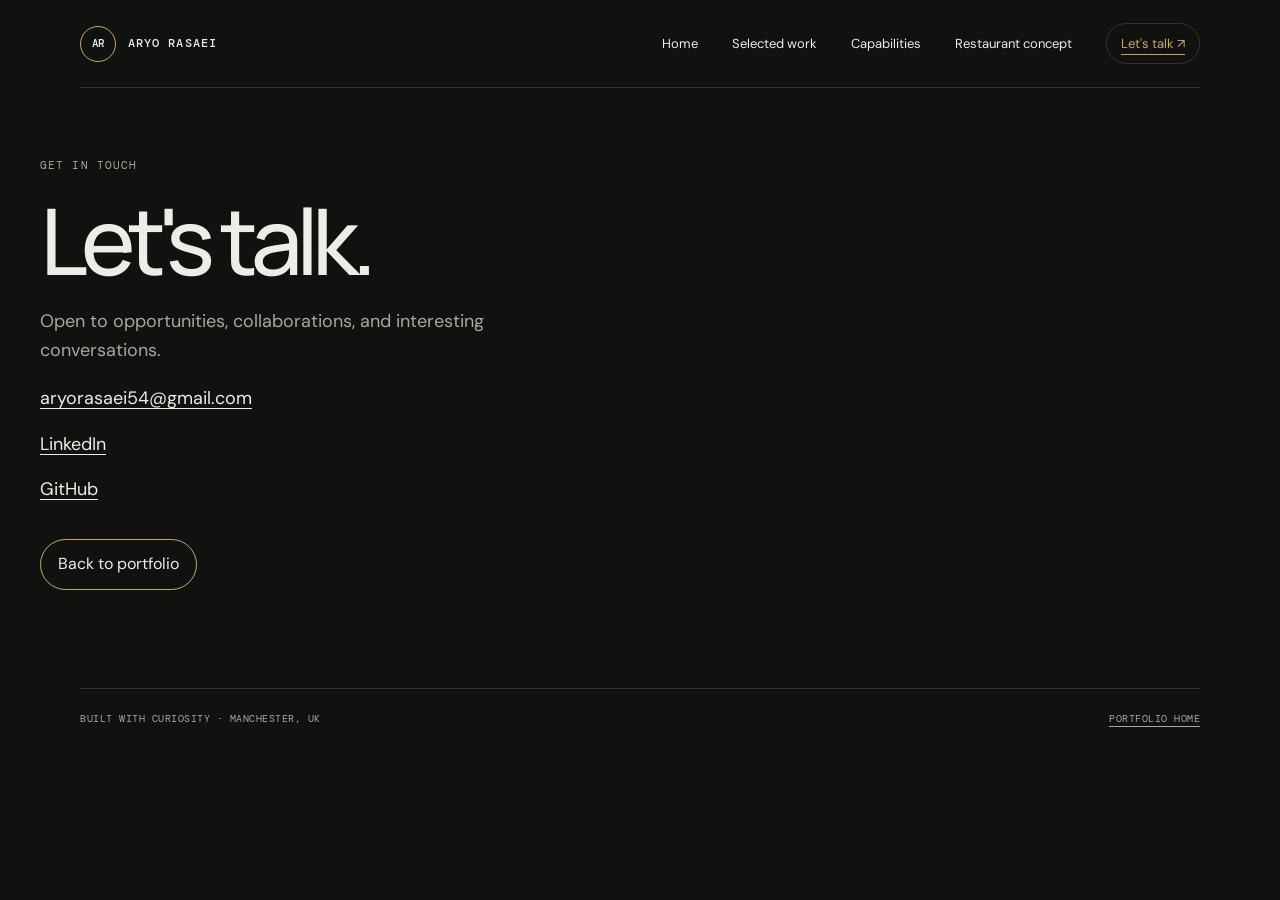
==== commit 3cb0b7d9: "Add restaurant prototype and modularize portfolio Split the monolithic stylesheet into shared and pa" ====
--- a/contact.html
+++ b/contact.html
@@ -1,33 +1,36 @@
 <!doctype html>
 <html lang="en">
   <head>
-    <meta charset="utf-8" />
-    <meta name="viewport" content="width=device-width, initial-scale=1" />
-    <meta name="theme-color" content="#f5f4ef" />
+    <meta charset="utf-8">
+    <meta name="viewport" content="width=device-width, initial-scale=1">
+    <meta name="theme-color" content="#111210">
     <title>Contact · Aryo Rasaei</title>
-    <link rel="preconnect" href="https://fonts.googleapis.com" />
-    <link rel="preconnect" href="https://fonts.gstatic.com" crossorigin />
+    <link rel="preconnect" href="https://fonts.googleapis.com">
+    <link rel="preconnect" href="https://fonts.gstatic.com" crossorigin>
     <link
       href="https://fonts.googleapis.com/css2?family=DM+Mono:wght@400;500&family=DM+Sans:wght@400;500;600;700&family=Manrope:wght@400;500;600;700;800&display=swap"
-      rel="stylesheet"
-    />
-    <link rel="stylesheet" href="assets/css/styles.css" />
+      rel="stylesheet">
+    <link rel="stylesheet" href="assets/css/base.css">
+    <link rel="stylesheet" href="assets/css/layout.css">
+    <link rel="stylesheet" href="assets/css/components.css">
+    <link rel="stylesheet" href="assets/css/pages/contact.css">
   </head>
   <body>
+  <a class="skip-link" href="#main-content">Skip to main content</a>
     <div class="grain" aria-hidden="true"></div>
     <header class="topbar">
       <a class="brand" href="index.html"
-        ><span class="brand-mark">AA</span><span>ARYO RASAEI</span></a
+        ><span class="brand-mark">AR</span><span>ARYO RASAEI</span></a
       >
       <nav aria-label="Main navigation">
         <a href="index.html#home">Home</a>
         <a href="showcase.html">Selected work</a>
         <a href="skills.html">Capabilities</a>
-        <a href="restauraunt.html">Restaurant concept</a>
-        <a class="nav-cta" href="contact.html">Let's talk ↗</a>
+        <a href="restaurant.html">Restaurant concept</a>
+        <a class="nav-cta" href="contact.html" aria-current="page">Let's talk ↗</a>
       </nav>
     </header>
-    <main class="section contact-page">
+    <main class="section contact-page" id="main-content" tabindex="-1">
       <div class="section-kicker">GET IN TOUCH</div>
       <h1 class="contact-title">Let's talk.</h1>
       <p class="contact-copy">
@@ -39,6 +42,7 @@
           >LinkedIn</a
         >
       </p>
+      <p><a href="https://github.com/Aryorsaei05" target="_blank" rel="noopener">GitHub</a></p>
       <a class="contact-button" href="index.html">Back to portfolio</a>
     </main>
     <footer>
@@ -46,5 +50,6 @@
       ><a href="index.html">PORTFOLIO HOME</a>
     </footer>
     <script src="assets/js/contact.js" defer></script>
-  </body>
+    <script src="assets/js/navigation.js" defer></script>
+</body>
 </html>
--- a/assets/css/base.css
+++ b/assets/css/base.css
@@ -0,0 +1,91 @@
+/* Design tokens, reset, global defaults and accessibility. */
+
+:root {
+  color-scheme: dark;
+  --paper: #111210;
+  --ink: #eeece6;
+  --muted: #aaa79e;
+  --line: #34332e;
+  --accent: #c6a96a;
+  --serif: Georgia, "Times New Roman", serif;
+  --sans: "DM Sans", "Segoe UI", sans-serif;
+  --mono: "DM Mono", Consolas, monospace;
+}
+
+* {
+  box-sizing: border-box;
+}
+
+html {
+  scroll-behavior: smooth;
+}
+
+body {
+  min-width: 0;
+  margin: 0;
+  background: var(--paper);
+  color: var(--ink);
+  font-family: var(--sans);
+  font-size: 16px;
+  line-height: 1.65;
+}
+
+a {
+  color: inherit;
+  text-decoration-thickness: 1px;
+  text-underline-offset: 4px;
+  transition: color .2s ease, border-color .2s ease, background-color .2s ease;
+}
+
+a:hover {
+  color: var(--accent);
+}
+
+@media (prefers-reduced-motion: reduce) {
+  html {
+    scroll-behavior: auto;
+  }
+
+  *, *::before, *::after {
+    animation-duration: .01ms !important;
+    transition-duration: .01ms !important;
+  }
+}
+
+/* Keep keyboard navigation direct on every page. */
+.skip-link {
+  position: absolute;
+  z-index: 100;
+  top: 12px;
+  left: 16px;
+  padding: 12px 18px;
+  border: 1px solid var(--accent);
+  background: var(--paper);
+  color: var(--ink);
+  transform: translateY(-180%);
+}
+
+.skip-link:focus {
+  transform: translateY(0);
+}
+
+[id] {
+  scroll-margin-top: 24px;
+}
+
+.topbar a[aria-current="page"] {
+  color: var(--accent);
+  text-decoration: underline;
+  text-underline-offset: 6px;
+}
+
+@media screen {
+  img {
+    max-width: 100%;
+  }
+
+  a:focus-visible, button:focus-visible {
+    outline: 2px solid var(--accent);
+    outline-offset: 4px;
+  }
+}
--- a/assets/css/layout.css
+++ b/assets/css/layout.css
@@ -0,0 +1,300 @@
+/* Shared page layout, navigation and footer. */
+
+.topbar {
+  width: min(1120px, calc(100% - 64px));
+  min-height: 88px;
+  margin: 0 auto;
+  display: flex;
+  align-items: center;
+  justify-content: space-between;
+  gap: 28px;
+  border-bottom: 1px solid var(--line);
+}
+
+.brand {
+  display: inline-flex;
+  align-items: center;
+  gap: 12px;
+  font-family: var(--mono);
+  font-size: 12px;
+  font-weight: 500;
+  letter-spacing: .09em;
+  text-decoration: none;
+}
+
+.brand-mark {
+  display: grid;
+  width: 36px;
+  height: 36px;
+  place-items: center;
+  border: 1px solid var(--accent);
+  border-radius: 50%;
+  font-size: 11px;
+  letter-spacing: -.06em;
+}
+
+nav {
+  display: flex;
+  align-items: center;
+  gap: clamp(14px, 3vw, 34px);
+}
+
+nav a {
+  font-size: 13px;
+  text-decoration: none;
+}
+
+nav .nav-cta {
+  padding: 9px 14px;
+  border: 1px solid var(--line);
+  border-radius: 999px;
+}
+
+nav .nav-cta:hover {
+  border-color: var(--accent);
+}
+
+main {
+  width: min(1200px, calc(100% - 64px));
+  margin: 0 auto;
+}
+
+footer {
+  width: min(1120px, calc(100% - 64px));
+  margin: 80px auto 0;
+  padding: 22px 0 28px;
+  display: flex;
+  justify-content: space-between;
+  gap: 18px;
+  border-top: 1px solid var(--line);
+  color: var(--muted);
+  font-family: var(--mono);
+  font-size: 10px;
+  letter-spacing: .05em;
+}
+
+@media (max-width: 680px) {
+  .topbar, main, footer {
+    width: min(100% - 36px, 520px);
+  }
+
+  .topbar {
+    min-height: 76px;
+    align-items: flex-start;
+    padding: 18px 0;
+    flex-direction: column;
+    gap: 14px;
+  }
+
+  nav {
+    width: 100%;
+    flex-wrap: wrap;
+    gap: 10px 18px;
+  }
+
+  nav a {
+    font-size: 12px;
+  }
+
+  footer {
+    flex-direction: column;
+  }
+}
+
+@media (min-width: 681px) and (max-width: 900px) {
+  main {
+    width: min(1200px, calc(100% - 48px));
+  }
+}
+
+@media screen {
+  main, .topbar, footer {
+    min-width: 0;
+  }
+
+  .brand-mark {
+    flex-shrink: 0;
+  }
+}
+
+@media screen and (max-width: 1099px) {
+  .topbar {
+    flex-wrap: wrap;
+    gap: 12px;
+    padding-block: 18px;
+  }
+
+  .topbar nav {
+    flex: 1 1 620px;
+    flex-wrap: wrap;
+    gap: 8px 20px;
+  }
+
+  .topbar nav a {
+    display: inline-flex;
+    align-items: center;
+    min-height: 44px;
+  }
+}
+
+@media screen and (min-width: 681px) and (max-width: 900px) {
+  .topbar, footer {
+    width: calc(100% - 48px);
+  }
+}
+
+@media screen and (max-width: 680px) {
+  .topbar, main, footer {
+    width: calc(100% - 32px);
+  }
+
+  .topbar nav {
+    display: grid;
+    grid-template-columns: repeat(2, minmax(0, 1fr));
+    flex: none;
+    gap: 4px 12px;
+  }
+
+  .topbar nav a {
+    font-size: 13px;
+    padding-block: 8px;
+    line-height: 1.4;
+  }
+
+  .topbar nav .nav-cta {
+    justify-self: start;
+    padding-inline: 14px;
+  }
+
+  footer {
+    margin-top: 48px;
+    gap: 12px;
+  }
+
+  footer a {
+    display: inline-flex;
+    align-items: center;
+    min-height: 44px;
+  }
+}
+
+@media screen and (max-width: 680px) {
+  .topbar nav a {
+    min-width: 0;
+    overflow-wrap: anywhere;
+  }
+}
+
+@media screen and (pointer: coarse) {
+  .brand {
+    min-height: 44px;
+  }
+
+  .topbar nav a {
+    display: inline-flex;
+    align-items: center;
+    min-height: 44px;
+  }
+}
+
+.menu-toggle {
+  display: none;
+}
+
+.topbar nav[hidden] {
+  display: none;
+}
+
+@media screen and (max-width: 1099px) {
+  .topbar.has-menu {
+    flex-direction: row;
+    align-items: center;
+    justify-content: space-between;
+    min-height: 76px;
+    gap: 12px;
+    padding-block: 14px;
+  }
+
+  .menu-toggle {
+    display: inline-flex;
+    align-items: center;
+    justify-content: center;
+    min-width: 44px;
+    min-height: 44px;
+    padding: 12px;
+    border: 0;
+    border-radius: 6px;
+    background: transparent;
+    color: var(--ink);
+    cursor: pointer;
+  }
+
+  .menu-toggle__icon {
+    position: relative;
+    display: block;
+    width: 20px;
+    height: 20px;
+  }
+
+  .menu-toggle__icon span {
+    position: absolute;
+    left: 0;
+    top: 9px;
+    display: block;
+    width: 20px;
+    height: 1.5px;
+    border-radius: 2px;
+    background: currentColor;
+    translate: 0 -4px;
+    rotate: 0deg;
+    transition: translate .18s ease .16s, rotate .18s ease;
+  }
+
+  .menu-toggle__icon span:last-child {
+    translate: 0 4px;
+  }
+
+  .menu-open .menu-toggle__icon span {
+    translate: 0 0;
+    rotate: 45deg;
+    transition: translate .18s ease, rotate .18s ease .16s;
+  }
+
+  .menu-open .menu-toggle__icon span:last-child {
+    rotate: -45deg;
+  }
+
+  .topbar.has-menu nav {
+    display: grid;
+    grid-template-columns: 1fr;
+    flex: 1 0 100%;
+    width: 100%;
+    gap: 4px;
+    overflow: hidden;
+  }
+
+  .topbar.has-menu nav[hidden] {
+    display: none;
+  }
+
+  .topbar.has-menu nav a {
+    padding: 10px 12px;
+    font-size: 15px;
+    min-height: 44px;
+  }
+
+  .topbar.has-menu nav .nav-cta {
+    justify-self: start;
+    margin-top: 4px;
+  }
+}
+
+@media print {
+  .menu-toggle {
+    display: none;
+  }
+
+  .topbar nav[hidden] {
+    display: flex;
+  }
+}
--- a/assets/css/components.css
+++ b/assets/css/components.css
@@ -0,0 +1,363 @@
+/* Reusable typography, cards, buttons and form controls. */
+
+.text-link {
+  display: inline-block;
+  color: var(--accent);
+  text-decoration: none;
+  border-bottom: 1px solid #c6a96a66;
+  padding-bottom: 3px;
+}
+
+.text-link:hover {
+  border-color: var(--accent);
+}
+
+.eyebrow, .section-kicker, .project-meta {
+  color: var(--muted);
+  font-family: var(--mono);
+  font-size: 11px;
+  letter-spacing: .1em;
+  text-transform: uppercase;
+}
+
+.eyebrow {
+  display: flex;
+  align-items: center;
+  gap: 10px;
+}
+
+.status-dot {
+  width: 8px;
+  height: 8px;
+  border-radius: 50%;
+  background: var(--accent);
+}
+
+.soft {
+  color: #8e8b82;
+}
+
+.hero-copy {
+  max-width: 620px;
+  color: #c1beb5;
+  font-size: clamp(17px, 2vw, 21px);
+  line-height: 1.65;
+}
+
+.hero-copy strong {
+  color: var(--ink);
+  font-weight: 600;
+}
+
+.section {
+  padding-top: clamp(64px, 10vw, 120px);
+  min-height: 55vh;
+}
+
+.section:not(.hero) {
+  padding-top: clamp(42px, 6vw, 68px);
+  min-height: 0;
+}
+
+.section-kicker {
+  margin-bottom: 18px;
+}
+
+.page-title, .contact-title {
+  max-width: 850px;
+  margin: 0 0 30px;
+  font-family: Manrope, var(--sans);
+  font-size: clamp(46px, 8vw, 92px);
+  font-weight: 500;
+  letter-spacing: -.075em;
+  line-height: 1.05;
+}
+
+.page-title em {
+  color: var(--accent);
+  font-family: var(--serif);
+  font-weight: 400;
+}
+
+.heading-word {
+  display: inline-block;
+  transform: scale(1);
+  transform-origin: center;
+  transition: transform .3s ease;
+}
+
+.heading-word:hover {
+  transform: scale(1.07);
+}
+
+.section > .hero-copy {
+  margin: 0 0 46px;
+}
+
+.project {
+  display: grid;
+  grid-template-columns: 1fr 1fr;
+  gap: 44px;
+  align-items: center;
+  padding: 44px 0;
+  border-top: 1px solid var(--line);
+}
+
+.project h2, main > h2 {
+  margin: 14px 0;
+  font-size: clamp(24px, 3vw, 34px);
+  font-weight: 500;
+  letter-spacing: -.04em;
+  line-height: 1.2;
+}
+
+.project p {
+  max-width: 480px;
+  color: var(--muted);
+}
+
+.project-meta {
+  display: flex;
+  gap: 18px;
+}
+
+.tags {
+  display: flex;
+  flex-wrap: wrap;
+  gap: 8px;
+  margin-top: 22px;
+}
+
+.tags span {
+  padding: 6px 10px;
+  border: 1px solid var(--line);
+  border-radius: 999px;
+  color: var(--muted);
+  font-size: 12px;
+}
+
+.project-visual {
+  display: grid;
+  min-height: 260px;
+  place-items: center;
+  overflow: hidden;
+  background: #1a1b18;
+  border: 1px solid var(--line);
+}
+
+.visual-dash {
+  background: #191a16;
+}
+
+.dash-card {
+  width: min(78%, 360px);
+  padding: 24px;
+  background: #22231f;
+  box-shadow: 0 16px 44px #0008;
+}
+
+.dash-title {
+  font-size: 13px;
+  font-weight: 600;
+}
+
+.chart {
+  height: 130px;
+  margin-top: 20px;
+  display: flex;
+  align-items: end;
+  gap: 10px;
+  border-bottom: 1px solid var(--line);
+}
+
+.chart i {
+  flex: 1;
+  height: 40%;
+  background: #8e784b;
+}
+
+.chart i:nth-child(2n) {
+  height: 62%;
+}
+
+.chart i:nth-child(3n) {
+  height: 82%;
+  background: #c6a96a;
+}
+
+.chart i:last-child {
+  height: 96%;
+}
+
+.visual-restaurant {
+  background: #211d18;
+}
+
+.plate {
+  display: grid;
+  width: 190px;
+  aspect-ratio: 1;
+  place-items: center;
+  border-radius: 50%;
+  background: #d8d0c1;
+  box-shadow: 0 18px 40px #0008;
+}
+
+.plate-inner {
+  width: 70%;
+  aspect-ratio: 1;
+  border: 2px solid #b76d44;
+  border-radius: 50%;
+  background: radial-gradient(ellipse at 40% 40%, #82904e 0 12%, transparent 13%), radial-gradient(ellipse at 62% 60%, #c47b48 0 18%, transparent 19%), #e2d4b8;
+}
+
+.contact-title {
+  margin-bottom: 14px;
+}
+
+.contact-copy {
+  max-width: 520px;
+  color: var(--muted);
+  font-size: 18px;
+}
+
+.contact-button {
+  display: inline-block;
+  margin: 18px 0;
+  padding: 11px 17px;
+  border: 1px solid var(--accent);
+  border-radius: 999px;
+  background: transparent;
+  color: var(--ink);
+  font: inherit;
+  text-decoration: none;
+  cursor: pointer;
+  transition: background-color .2s ease, color .2s ease, transform .2s ease;
+}
+
+.contact-button:hover {
+  background: var(--accent);
+  color: #171611;
+  transform: translateY(-2px);
+}
+
+.booking-form {
+  display: grid;
+  max-width: 560px;
+  gap: 18px;
+  margin: 32px 0;
+}
+
+.booking-form label {
+  display: grid;
+  gap: 7px;
+  color: var(--muted);
+  font-size: 14px;
+}
+
+.booking-form input, .booking-form textarea {
+  width: 100%;
+  padding: 12px 13px;
+  border: 1px solid var(--line);
+  border-radius: 4px;
+  background: #1b1c19;
+  color: var(--ink);
+  font: inherit;
+  transition: border-color .2s ease, background-color .2s ease;
+}
+
+.booking-form input:focus, .booking-form textarea:focus {
+  outline: 2px solid var(--accent);
+  outline-offset: 2px;
+  border-color: var(--accent);
+}
+
+@media (max-width: 680px) {
+  .section:not(.hero) {
+    padding-top: 44px;
+  }
+
+  .project {
+    grid-template-columns: 1fr;
+    gap: 24px;
+  }
+
+  .project-visual {
+    min-height: 220px;
+  }
+}
+
+@media (prefers-reduced-motion: reduce) {
+  *::before, *::after {
+    animation-duration: .01ms !important;
+    transition-duration: .01ms !important;
+  }
+
+  .heading-word {
+    transition: none;
+  }
+}
+
+@media screen {
+  p, h1, h2, h3, h4, figcaption, dd, dt {
+    overflow-wrap: anywhere;
+  }
+
+  .status-dot {
+    flex-shrink: 0;
+  }
+
+  .booking-form, .booking-form label, .booking-form input, .booking-form textarea {
+    min-width: 0;
+  }
+
+  .booking-form textarea {
+    resize: vertical;
+  }
+}
+
+@media screen and (min-width: 681px) and (max-width: 900px) {
+  .project {
+    gap: 24px;
+    grid-template-columns: repeat(2, minmax(0, 1fr));
+  }
+}
+
+@media screen and (max-width: 680px) {
+  .eyebrow {
+    font-size: 10px;
+    letter-spacing: .05em;
+  }
+
+  .page-title, .contact-title {
+    font-size: clamp(36px, 9vw, 60px);
+  }
+
+  .contact-button {
+    min-height: 44px;
+  }
+}
+
+@media screen and (hover: none) {
+  .heading-word:hover, .contact-button:hover {
+    transform: none;
+  }
+}
+
+@media screen and (max-width: 1099px) {
+  .project-meta {
+    flex-wrap: wrap;
+    gap: 8px 18px;
+  }
+}
+
+@media screen and (max-width: 680px) {
+  .eyebrow {
+    flex-wrap: wrap;
+  }
+
+  .text-link {
+    padding-block: 10px;
+    min-height: 44px;
+  }
+}
--- a/assets/css/pages/contact.css
+++ b/assets/css/pages/contact.css
@@ -0,0 +1,11 @@
+/* Contact page details. */
+
+.contact-page > p a {
+  font-size: 18px;
+}
+
+@media screen {
+  .contact-page > p a {
+    overflow-wrap: anywhere;
+  }
+}
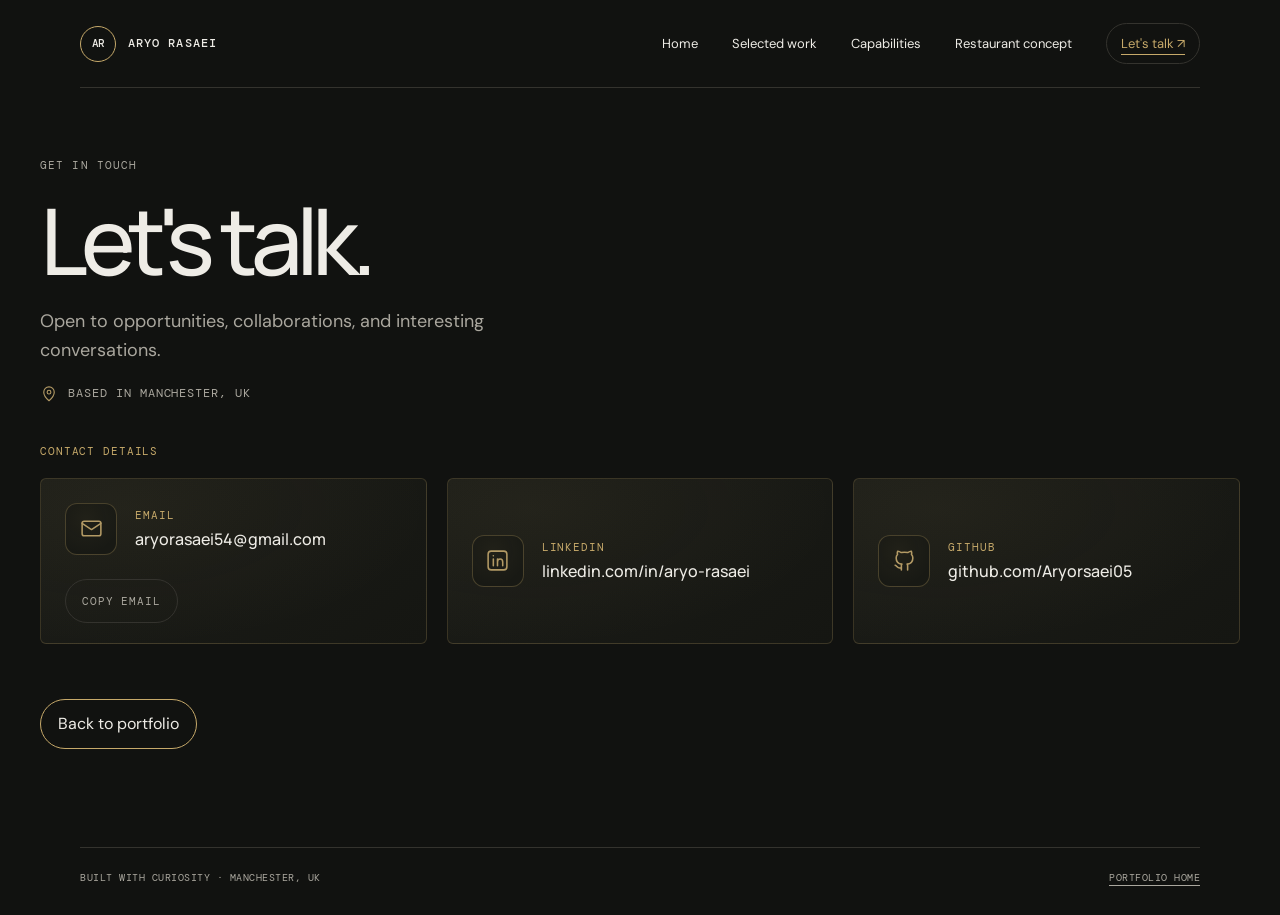
==== commit c3f82228: "Restructure Contact page with clearly labelled links - Present email, LinkedIn and GitHub as labelle" ====
--- a/contact.html
+++ b/contact.html
@@ -5,11 +5,13 @@
     <meta name="viewport" content="width=device-width, initial-scale=1">
     <meta name="theme-color" content="#111210">
     <title>Contact · Aryo Rasaei</title>
+    <!-- Web fonts used across the portfolio. -->
     <link rel="preconnect" href="https://fonts.googleapis.com">
     <link rel="preconnect" href="https://fonts.gstatic.com" crossorigin>
     <link
       href="https://fonts.googleapis.com/css2?family=DM+Mono:wght@400;500&family=DM+Sans:wght@400;500;600;700&family=Manrope:wght@400;500;600;700;800&display=swap"
       rel="stylesheet">
+    <!-- Shared styles first, then contact-page styles. -->
     <link rel="stylesheet" href="assets/css/base.css">
     <link rel="stylesheet" href="assets/css/layout.css">
     <link rel="stylesheet" href="assets/css/components.css">
@@ -30,25 +32,86 @@
         <a class="nav-cta" href="contact.html" aria-current="page">Let's talk ↗</a>
       </nav>
     </header>
+    <!-- Main contact content: heading, intro, location and the three contact channels. -->
     <main class="section contact-page" id="main-content" tabindex="-1">
       <div class="section-kicker">GET IN TOUCH</div>
       <h1 class="contact-title">Let's talk.</h1>
       <p class="contact-copy">
         Open to opportunities, collaborations, and interesting conversations.
       </p>
-      <p><a href="mailto:aryorasaei54@gmail.com">aryorasaei54@gmail.com</a></p>
-      <p>
-        <a href="https://www.linkedin.com/in/aryo-rasaei/" target="_blank" rel="noopener"
-          >LinkedIn</a
-        >
+      <p class="contact-location">
+        <svg class="contact-location__icon" viewBox="0 0 24 24" width="18" height="18" aria-hidden="true" focusable="false">
+          <path d="M12 21s-7-6.2-7-11.5a7 7 0 0 1 14 0C19 14.8 12 21 12 21z"/>
+          <circle cx="12" cy="9.5" r="2.5"/>
+        </svg>
+        <span>Based in Manchester, UK</span>
       </p>
-      <p><a href="https://github.com/Aryorsaei05" target="_blank" rel="noopener">GitHub</a></p>
+
+      <!-- Contact channels: each card is one labelled link (icon, platform, visible handle). -->
+      <section class="contact-channels" aria-labelledby="contact-channels-title">
+        <h2 class="contact-channels__title" id="contact-channels-title">Contact details</h2>
+        <ul class="contact-list">
+          <!-- Email: opens the visitor's email app. The copy button is revealed by contact.js. -->
+          <li class="contact-card">
+            <a class="contact-card__link" href="mailto:aryorasaei54@gmail.com">
+              <span class="contact-card__icon" aria-hidden="true">
+                <svg viewBox="0 0 24 24" width="25" height="25" focusable="false">
+                  <rect x="3" y="5" width="18" height="14" rx="2"/>
+                  <path d="m3 7 9 6 9-6"/>
+                </svg>
+              </span>
+              <span class="contact-card__text">
+                <span class="contact-card__label">Email</span>
+                <span class="contact-card__handle" id="contact-email-address">aryorasaei54@gmail.com</span>
+              </span>
+            </a>
+            <button class="contact-card__copy" id="copy-email" type="button" data-copy="aryorasaei54@gmail.com" hidden>Copy email</button>
+          </li>
+
+          <!-- LinkedIn: external profile, opens in a new tab. -->
+          <li class="contact-card">
+            <a class="contact-card__link" href="https://www.linkedin.com/in/aryo-rasaei/" target="_blank" rel="noopener noreferrer">
+              <span class="contact-card__icon" aria-hidden="true">
+                <svg viewBox="0 0 24 24" width="25" height="25" focusable="false">
+                  <rect x="3" y="3" width="18" height="18" rx="3"/>
+                  <path d="M8 10.5V17M8 7.5v.01M12 17v-6.5M12 13.5c0-1.7 1.1-3 2.6-3S17 11.5 17 13.5V17"/>
+                </svg>
+              </span>
+              <span class="contact-card__text">
+                <span class="contact-card__label">LinkedIn</span>
+                <span class="contact-card__handle">linkedin.com/in/aryo-rasaei</span>
+              </span>
+              <span class="visually-hidden">(opens in a new tab)</span>
+            </a>
+          </li>
+
+          <!-- GitHub: external profile, opens in a new tab. -->
+          <li class="contact-card">
+            <a class="contact-card__link" href="https://github.com/Aryorsaei05" target="_blank" rel="noopener noreferrer">
+              <span class="contact-card__icon" aria-hidden="true">
+                <svg viewBox="0 0 24 24" width="25" height="25" focusable="false">
+                  <path d="M9 19c-4 1.3-4-2-6-2.5M15 21v-3.5c0-1 .1-1.4-.5-2 2.8-.3 5.5-1.4 5.5-6a4.6 4.6 0 0 0-1.3-3.2 4.3 4.3 0 0 0-.1-3.2s-1.1-.3-3.5 1.3a12.3 12.3 0 0 0-6.2 0C6.5 2.8 5.4 3.1 5.4 3.1a4.3 4.3 0 0 0-.1 3.2A4.6 4.6 0 0 0 4 9.5c0 4.6 2.7 5.7 5.5 6-.6.6-.6 1.2-.5 2V21"/>
+                </svg>
+              </span>
+              <span class="contact-card__text">
+                <span class="contact-card__label">GitHub</span>
+                <span class="contact-card__handle">github.com/Aryorsaei05</span>
+              </span>
+              <span class="visually-hidden">(opens in a new tab)</span>
+            </a>
+          </li>
+        </ul>
+        <!-- Announces the result of the copy button to screen readers. -->
+        <p class="contact-status" id="copy-status" role="status"></p>
+      </section>
+
       <a class="contact-button" href="index.html">Back to portfolio</a>
     </main>
     <footer>
       <span>BUILT WITH CURIOSITY · MANCHESTER, UK</span
       ><a href="index.html">PORTFOLIO HOME</a>
     </footer>
+    <!-- Page enhancements (entrance animation, copy email), then the shared mobile menu. -->
     <script src="assets/js/contact.js" defer></script>
     <script src="assets/js/navigation.js" defer></script>
 </body>
--- a/assets/css/base.css
+++ b/assets/css/base.css
@@ -1,5 +1,23 @@
-/* Design tokens, reset, global defaults and accessibility. */
+/* ==========================================================================
+   base.css - Design tokens, reset, global defaults and accessibility
+   --------------------------------------------------------------------------
+   Loaded first on every page. Defines the custom properties (variables)
+   that all other stylesheets use, so colours and fonts change in one place.
 
+   Contents
+     1. Design tokens
+     2. Reset and element defaults
+     3. Reduced motion
+     4. Accessibility helpers (skip link, anchor offset, current page)
+     5. Screen-only defaults
+   ========================================================================== */
+
+/* 1. Design tokens
+   -----------------------------------------------------------------------
+   A dark "paper" background with light "ink" text and one gold accent.
+   color-scheme: dark asks the browser to draw native controls and
+   scrollbars in dark mode to match. Each font stack ends with system
+   fallbacks in case the Google Fonts request fails. */
 :root {
   color-scheme: dark;
   --paper: #111210;
@@ -12,6 +30,10 @@
   --mono: "DM Mono", Consolas, monospace;
 }
 
+/* 2. Reset and element defaults
+   -----------------------------------------------------------------------
+   border-box sizing makes width include padding and border, which keeps
+   the layout maths in the other files predictable. */
 * {
   box-sizing: border-box;
 }
@@ -41,6 +63,12 @@
   color: var(--accent);
 }
 
+/* 3. Reduced motion
+   -----------------------------------------------------------------------
+   Respects the operating-system "reduce motion" setting on every page.
+   Durations are set to almost zero (not removed) so animation and
+   transition end events still fire for any script that relies on them.
+   !important is deliberate so this preference beats component rules. */
 @media (prefers-reduced-motion: reduce) {
   html {
     scroll-behavior: auto;
@@ -52,7 +80,11 @@
   }
 }
 
-/* Keep keyboard navigation direct on every page. */
+/* 4. Accessibility helpers
+   -----------------------------------------------------------------------
+   The skip link is the first focusable element on each page. It sits just
+   above the viewport and slides into view when it receives keyboard
+   focus, letting keyboard users jump straight to <main>. */
 .skip-link {
   position: absolute;
   z-index: 100;
@@ -69,16 +101,23 @@
   transform: translateY(0);
 }
 
+/* Leave a small gap above any element reached through an in-page #link. */
 [id] {
   scroll-margin-top: 24px;
 }
 
+/* Highlight the navigation link for the current page. Styling the ARIA
+   attribute keeps the visual state and the screen-reader state in sync. */
 .topbar a[aria-current="page"] {
   color: var(--accent);
   text-decoration: underline;
   text-underline-offset: 6px;
 }
 
+/* 5. Screen-only defaults (excluded from print)
+   -----------------------------------------------------------------------
+   Images never overflow their container, and links/buttons get a clear
+   accent outline for keyboard focus (:focus-visible) but not mouse clicks. */
 @media screen {
   img {
     max-width: 100%;
--- a/assets/css/layout.css
+++ b/assets/css/layout.css
@@ -1,5 +1,29 @@
-/* Shared page layout, navigation and footer. */
-
+/* ==========================================================================
+   layout.css - Shared page frame: header, navigation, main width, footer
+   --------------------------------------------------------------------------
+   Loaded second on every page, after base.css.
+
+   Layout model: the header and footer are centred at up to 1120px and
+   <main> at up to 1200px, each keeping a side gutter (calc(100% - 64px))
+   so content never touches the edge of the screen.
+
+   Breakpoints (shared with components.css and the page stylesheets)
+     <=680px    phone
+     681-900px  tablet
+     <=1099px   compact navigation (menu button added by navigation.js)
+
+   Contents
+     1. Header and brand
+     2. Navigation links
+     3. Main content and footer
+     4. Base breakpoints
+     5. Screen-only responsive and touch refinements
+     6. Mobile menu (progressive enhancement)
+     7. Print
+   ========================================================================== */
+
+/* 1. Header and brand
+   ----------------------------------------------------------------------- */
 .topbar {
   width: min(1120px, calc(100% - 64px));
   min-height: 88px;
@@ -22,6 +46,7 @@
   text-decoration: none;
 }
 
+/* Circular "AR" monogram beside the name. */
 .brand-mark {
   display: grid;
   width: 36px;
@@ -33,6 +58,10 @@
   letter-spacing: -.06em;
 }
 
+/* 2. Navigation links
+   -----------------------------------------------------------------------
+   clamp() lets the gap between links shrink smoothly as the window
+   narrows. The final link (.nav-cta) is drawn as a pill button. */
 nav {
   display: flex;
   align-items: center;
@@ -54,6 +83,8 @@
   border-color: var(--accent);
 }
 
+/* 3. Main content and footer
+   ----------------------------------------------------------------------- */
 main {
   width: min(1200px, calc(100% - 64px));
   margin: 0 auto;
@@ -73,6 +104,10 @@
   letter-spacing: .05em;
 }
 
+/* 4. Base breakpoints
+   -----------------------------------------------------------------------
+   Phone: stack the header and footer vertically and narrow the gutters.
+   When JavaScript runs, section 6 turns the links into a menu instead. */
 @media (max-width: 680px) {
   .topbar, main, footer {
     width: min(100% - 36px, 520px);
@@ -107,6 +142,11 @@
   }
 }
 
+/* 5. Screen-only responsive and touch refinements
+   -----------------------------------------------------------------------
+   min-width: 0 lets flex children shrink below their content width, and
+   44px minimum heights give comfortable touch targets on small and
+   coarse-pointer (touch) screens. */
 @media screen {
   main, .topbar, footer {
     min-width: 0;
@@ -197,6 +237,16 @@
   }
 }
 
+/* 6. Mobile menu (progressive enhancement)
+   -----------------------------------------------------------------------
+   navigation.js inserts the .menu-toggle button and adds .has-menu to the
+   header. Without JavaScript the button never exists and every link stays
+   visible, so the site remains fully usable.
+
+   At <=1099px the script hides the nav with the hidden attribute and
+   toggles .menu-open on the header. The icon is two lines that first move
+   together and then rotate into an "X"; the transition delays are swapped
+   between the two states so closing plays the same steps in reverse. */
 .menu-toggle {
   display: none;
 }
@@ -289,6 +339,7 @@
   }
 }
 
+/* 7. Print: always print the full navigation, never the menu button. */
 @media print {
   .menu-toggle {
     display: none;
--- a/assets/css/components.css
+++ b/assets/css/components.css
@@ -1,5 +1,26 @@
-/* Reusable typography, cards, buttons and form controls. */
-
+/* ==========================================================================
+   components.css - Reusable components shared by every page
+   --------------------------------------------------------------------------
+   Loaded third (after base.css and layout.css). Page stylesheets in pages/
+   may refine these components for their own page.
+
+   Contents
+     1. Links
+     2. Labels: eyebrow, section kicker, project meta
+     3. Body copy
+     4. Sections and large headings
+     5. Tag list
+     6. Contact call-to-action
+     7. Booking/enquiry form controls (restaurant page)
+     8. Breakpoints, reduced motion and touch adjustments
+   ========================================================================== */
+
+/* 1. Links
+   ----------------------------------------------------------------------- */
+
+/* Arrow links ("Explore ... ->") use a thin accent underline drawn with a
+   border (#c6a96a66 = the accent colour at 40% opacity) so the underline
+   can brighten on hover independently of the text colour. */
 .text-link {
   display: inline-block;
   color: var(--accent);
@@ -12,6 +33,8 @@
   border-color: var(--accent);
 }
 
+/* 2. Labels: small monospaced uppercase text used above headings
+   ----------------------------------------------------------------------- */
 .eyebrow, .section-kicker, .project-meta {
   color: var(--muted);
   font-family: var(--mono);
@@ -26,6 +49,7 @@
   gap: 10px;
 }
 
+/* Small accent circle shown before the hero eyebrow text. */
 .status-dot {
   width: 8px;
   height: 8px;
@@ -33,6 +57,10 @@
   background: var(--accent);
 }
 
+/* 3. Body copy
+   ----------------------------------------------------------------------- */
+
+/* Dimmed text, e.g. the surname in the homepage heading. */
 .soft {
   color: #8e8b82;
 }
@@ -49,6 +77,10 @@
   font-weight: 600;
 }
 
+/* 4. Sections and large headings
+   ----------------------------------------------------------------------- */
+
+/* Every page section except the hero uses the smaller top spacing. */
 .section {
   padding-top: clamp(64px, 10vw, 120px);
   min-height: 55vh;
@@ -63,6 +95,8 @@
   margin-bottom: 18px;
 }
 
+/* Large display headings: Manrope with tight negative letter-spacing, and
+   an <em> part switched to the serif accent font for contrast. */
 .page-title, .contact-title {
   max-width: 850px;
   margin: 0 0 30px;
@@ -79,6 +113,8 @@
   font-weight: 400;
 }
 
+/* Headings are split into word <span>s so each word can enlarge on hover.
+   inline-block is required for transforms to apply to inline text. */
 .heading-word {
   display: inline-block;
   transform: scale(1);
@@ -94,16 +130,8 @@
   margin: 0 0 46px;
 }
 
-.project {
-  display: grid;
-  grid-template-columns: 1fr 1fr;
-  gap: 44px;
-  align-items: center;
-  padding: 44px 0;
-  border-top: 1px solid var(--line);
-}
-
-.project h2, main > h2 {
+/* Fallback size for an <h2> placed directly inside <main>. */
+main > h2 {
   margin: 14px 0;
   font-size: clamp(24px, 3vw, 34px);
   font-weight: 500;
@@ -111,24 +139,26 @@
   line-height: 1.2;
 }
 
-.project p {
-  max-width: 480px;
-  color: var(--muted);
-}
-
 .project-meta {
   display: flex;
   gap: 18px;
 }
 
+/* 5. Tag list
+   -----------------------------------------------------------------------
+   Used as <ul class="tags"><li>...</li></ul>. The list's default bullets,
+   margins and indentation are removed so the items display as wrapping
+   pill-shaped labels. */
 .tags {
   display: flex;
   flex-wrap: wrap;
   gap: 8px;
-  margin-top: 22px;
-}
-
-.tags span {
+  margin: 22px 0 0;
+  padding: 0;
+  list-style: none;
+}
+
+.tags li {
   padding: 6px 10px;
   border: 1px solid var(--line);
   border-radius: 999px;
@@ -136,81 +166,8 @@
   font-size: 12px;
 }
 
-.project-visual {
-  display: grid;
-  min-height: 260px;
-  place-items: center;
-  overflow: hidden;
-  background: #1a1b18;
-  border: 1px solid var(--line);
-}
-
-.visual-dash {
-  background: #191a16;
-}
-
-.dash-card {
-  width: min(78%, 360px);
-  padding: 24px;
-  background: #22231f;
-  box-shadow: 0 16px 44px #0008;
-}
-
-.dash-title {
-  font-size: 13px;
-  font-weight: 600;
-}
-
-.chart {
-  height: 130px;
-  margin-top: 20px;
-  display: flex;
-  align-items: end;
-  gap: 10px;
-  border-bottom: 1px solid var(--line);
-}
-
-.chart i {
-  flex: 1;
-  height: 40%;
-  background: #8e784b;
-}
-
-.chart i:nth-child(2n) {
-  height: 62%;
-}
-
-.chart i:nth-child(3n) {
-  height: 82%;
-  background: #c6a96a;
-}
-
-.chart i:last-child {
-  height: 96%;
-}
-
-.visual-restaurant {
-  background: #211d18;
-}
-
-.plate {
-  display: grid;
-  width: 190px;
-  aspect-ratio: 1;
-  place-items: center;
-  border-radius: 50%;
-  background: #d8d0c1;
-  box-shadow: 0 18px 40px #0008;
-}
-
-.plate-inner {
-  width: 70%;
-  aspect-ratio: 1;
-  border: 2px solid #b76d44;
-  border-radius: 50%;
-  background: radial-gradient(ellipse at 40% 40%, #82904e 0 12%, transparent 13%), radial-gradient(ellipse at 62% 60%, #c47b48 0 18%, transparent 19%), #e2d4b8;
-}
-
+/* 6. Contact call-to-action (homepage, contact and restaurant pages)
+   ----------------------------------------------------------------------- */
 .contact-title {
   margin-bottom: 14px;
 }
@@ -241,6 +198,10 @@
   transform: translateY(-2px);
 }
 
+/* 7. Booking/enquiry form controls (restaurant page)
+   -----------------------------------------------------------------------
+   Labels wrap their inputs and are laid out as a one-column grid. Focus
+   uses a visible accent outline to support keyboard users. */
 .booking-form {
   display: grid;
   max-width: 560px;
@@ -272,32 +233,25 @@
   border-color: var(--accent);
 }
 
+/* 8. Breakpoints, reduced motion and touch adjustments
+   -----------------------------------------------------------------------
+   Breakpoints used across the site: phone <=680px, tablet 681-900px and
+   the compact navigation range <=1099px. The global reduced-motion reset
+   lives in base.css; this block only removes the heading hover animation. */
 @media (max-width: 680px) {
   .section:not(.hero) {
     padding-top: 44px;
   }
-
-  .project {
-    grid-template-columns: 1fr;
-    gap: 24px;
-  }
-
-  .project-visual {
-    min-height: 220px;
-  }
 }
 
 @media (prefers-reduced-motion: reduce) {
-  *::before, *::after {
-    animation-duration: .01ms !important;
-    transition-duration: .01ms !important;
-  }
-
   .heading-word {
     transition: none;
   }
 }
 
+/* overflow-wrap: anywhere stops long words or URLs breaking the layout on
+   narrow screens; min-width: 0 lets form controls shrink inside the grid. */
 @media screen {
   p, h1, h2, h3, h4, figcaption, dd, dt {
     overflow-wrap: anywhere;
@@ -316,13 +270,8 @@
   }
 }
 
-@media screen and (min-width: 681px) and (max-width: 900px) {
-  .project {
-    gap: 24px;
-    grid-template-columns: repeat(2, minmax(0, 1fr));
-  }
-}
-
+/* Phone: smaller headings, and buttons/links at least 44px tall so they
+   are comfortable touch targets. */
 @media screen and (max-width: 680px) {
   .eyebrow {
     font-size: 10px;
@@ -338,6 +287,7 @@
   }
 }
 
+/* Touch screens: avoid "sticky" hover transforms after a tap. */
 @media screen and (hover: none) {
   .heading-word:hover, .contact-button:hover {
     transform: none;
--- a/assets/css/pages/contact.css
+++ b/assets/css/pages/contact.css
@@ -1,11 +1,215 @@
-/* Contact page details. */
-
-.contact-page > p a {
-  font-size: 18px;
-}
-
-@media screen {
-  .contact-page > p a {
-    overflow-wrap: anywhere;
-  }
-}
+/* Contact page: location line, contact channel cards and copy-email button. */
+
+/* Location line under the intro copy. */
+.contact-location {
+  display: flex;
+  align-items: center;
+  gap: 10px;
+  margin: 0 0 40px;
+  color: var(--muted);
+  font: 12px/1.6 var(--mono);
+  letter-spacing: .08em;
+  text-transform: uppercase;
+}
+
+.contact-location__icon {
+  flex: 0 0 auto;
+  fill: none;
+  stroke: #b39a65;
+  stroke-width: 1.5;
+  stroke-linecap: round;
+  stroke-linejoin: round;
+}
+
+/* Section heading styled as a small label, matching the showcase h3 style. */
+.contact-channels__title {
+  margin: 0 0 18px;
+  color: var(--accent);
+  font: 11px/1.5 var(--mono);
+  letter-spacing: .08em;
+  text-transform: uppercase;
+}
+
+/* Card grid: three columns on wide screens, stacking on narrow ones. */
+.contact-list {
+  display: grid;
+  grid-template-columns: repeat(3, minmax(0, 1fr));
+  gap: 20px;
+  margin: 0;
+  padding: 0;
+  list-style: none;
+}
+
+.contact-card {
+  display: flex;
+  flex-direction: column;
+  min-width: 0;
+  border: 1px solid rgb(198 169 106 / 20%);
+  border-radius: 6px;
+  background: radial-gradient(ellipse at 22% 18%, rgb(198 169 106 / 5%), transparent 72%), linear-gradient(145deg, #1c1d18, #151612);
+  transition: border-color .35s ease, transform .35s cubic-bezier(.22, 1, .36, 1);
+}
+
+/* The whole card body is the link, giving a large click/tap target. */
+.contact-card__link {
+  display: flex;
+  flex: 1 1 auto;
+  align-items: center;
+  gap: 18px;
+  min-width: 0;
+  padding: 24px;
+  border-radius: 6px;
+  text-decoration: none;
+}
+
+/* Icon tile, matching the icon style used on the showcase page. */
+.contact-card__icon {
+  display: grid;
+  flex: 0 0 52px;
+  place-items: center;
+  width: 52px;
+  height: 52px;
+  border: 1px solid rgb(198 169 106 / 28%);
+  border-radius: 12px;
+  background: radial-gradient(circle at 40% 30%, rgb(198 169 106 / 5%), transparent 75%), #181914;
+  color: #b39a65;
+  transition: color .35s ease, border-color .35s ease, box-shadow .35s ease;
+}
+
+.contact-card__icon svg {
+  display: block;
+  fill: none;
+  stroke: currentColor;
+  stroke-width: 1.5;
+  stroke-linecap: round;
+  stroke-linejoin: round;
+}
+
+.contact-card__text {
+  display: grid;
+  gap: 4px;
+  min-width: 0;
+}
+
+.contact-card__label {
+  color: var(--accent);
+  font: 11px/1.5 var(--mono);
+  letter-spacing: .08em;
+  text-transform: uppercase;
+}
+
+/* Long addresses wrap rather than overflowing narrow cards. */
+.contact-card__handle {
+  color: var(--ink);
+  font: 500 16px/1.4 Manrope, var(--sans);
+  overflow-wrap: anywhere;
+}
+
+/* Copy button sits under the email link inside the same card. */
+.contact-card__copy {
+  align-self: flex-start;
+  min-height: 44px;
+  margin: 0 24px 20px;
+  padding: 8px 16px;
+  border: 1px solid var(--line);
+  border-radius: 999px;
+  background: transparent;
+  color: var(--muted);
+  font: 11px/1.5 var(--mono);
+  letter-spacing: .08em;
+  text-transform: uppercase;
+  cursor: pointer;
+  transition: border-color .2s ease, color .2s ease;
+}
+
+.contact-card__copy:hover, .contact-card__copy:focus-visible {
+  border-color: var(--accent);
+  color: var(--accent);
+}
+
+/* Copy result message; empty until the button is used. */
+.contact-status {
+  min-height: 1.65em;
+  margin: 14px 0 0;
+  color: var(--muted);
+  font-size: 14px;
+}
+
+/* Hides text visually while keeping it available to screen readers. */
+.visually-hidden {
+  position: absolute;
+  width: 1px;
+  height: 1px;
+  margin: -1px;
+  padding: 0;
+  overflow: hidden;
+  clip-path: inset(50%);
+  white-space: nowrap;
+  border: 0;
+}
+
+/* Keyboard focus: outline the link and highlight its card and icon. */
+.contact-card:focus-within {
+  border-color: rgb(198 169 106 / 58%);
+}
+
+.contact-card__link:focus-visible {
+  outline: 2px solid var(--accent);
+  outline-offset: 4px;
+}
+
+.contact-card__link:focus-visible .contact-card__icon {
+  color: #d9be83;
+  border-color: rgb(198 169 106 / 62%);
+  box-shadow: 0 0 20px rgb(198 169 106 / 12%);
+}
+
+/* Hover feedback only for precise pointers (not touch). */
+@media (hover: hover) and (pointer: fine) {
+  .contact-card:hover {
+    border-color: rgb(198 169 106 / 58%);
+  }
+
+  .contact-card__link:hover .contact-card__icon {
+    color: #d9be83;
+    border-color: rgb(198 169 106 / 62%);
+    box-shadow: 0 0 20px rgb(198 169 106 / 12%);
+  }
+}
+
+/* Lift effect, skipped when the visitor prefers reduced motion. */
+@media (prefers-reduced-motion: no-preference) {
+  .contact-card:focus-within {
+    transform: translateY(-4px);
+  }
+}
+
+@media (hover: hover) and (pointer: fine) and (prefers-reduced-motion: no-preference) {
+  .contact-card:hover {
+    transform: translateY(-4px);
+  }
+}
+
+/* Tablet: two columns. */
+@media (max-width: 900px) {
+  .contact-list {
+    grid-template-columns: repeat(2, minmax(0, 1fr));
+  }
+}
+
+/* Phone: single column with slightly tighter padding. */
+@media (max-width: 600px) {
+  .contact-list {
+    grid-template-columns: minmax(0, 1fr);
+    gap: 14px;
+  }
+
+  .contact-card__link {
+    gap: 14px;
+    padding: 18px 16px;
+  }
+
+  .contact-card__copy {
+    margin-inline: 16px;
+  }
+}
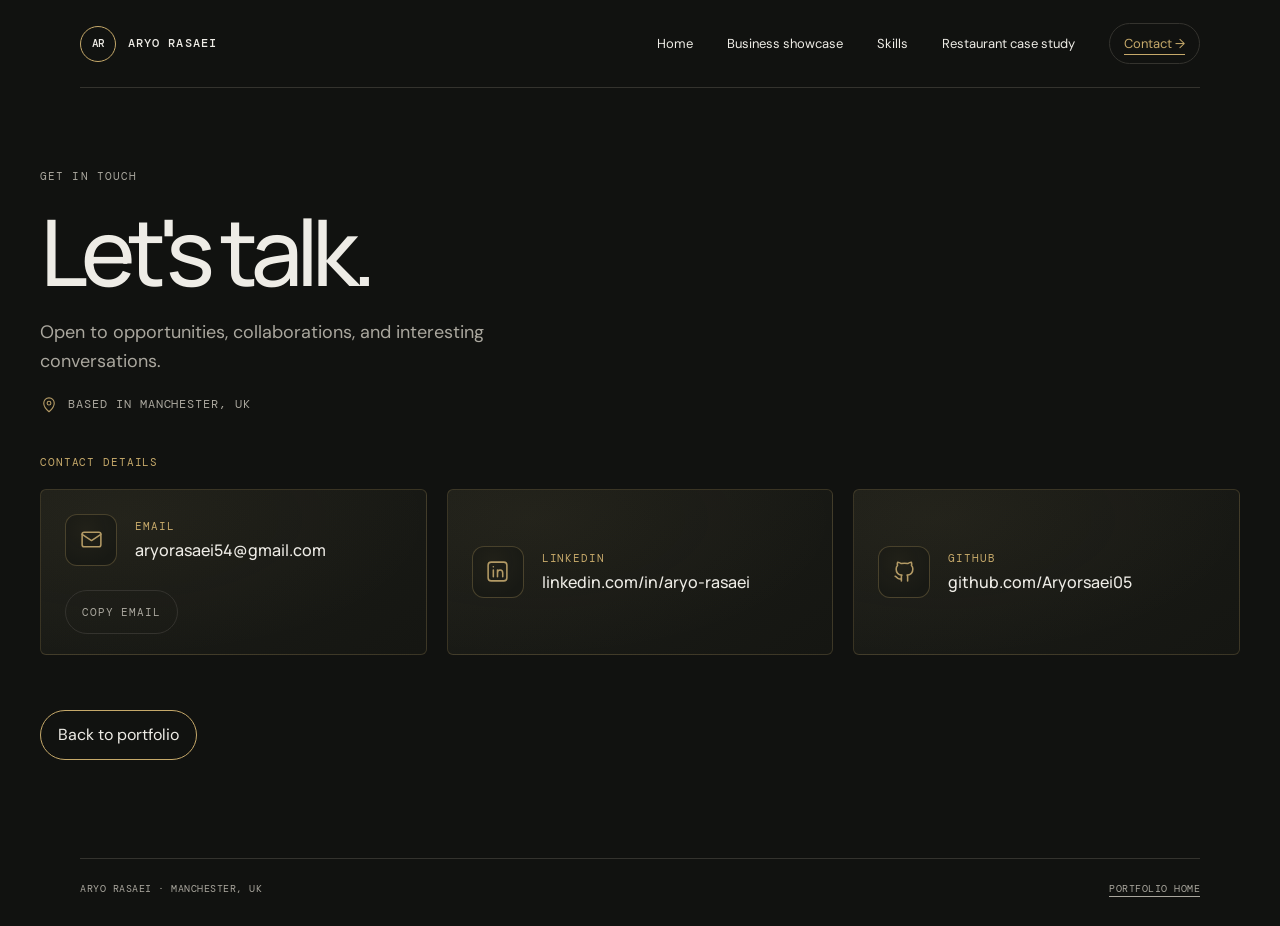
==== commit ab42796e: "Make navigation, titles and footers consistent across pages - Name navigation items after the brief'" ====
--- a/contact.html
+++ b/contact.html
@@ -4,7 +4,9 @@
     <meta charset="utf-8">
     <meta name="viewport" content="width=device-width, initial-scale=1">
     <meta name="theme-color" content="#111210">
+    <meta name="description" content="Contact Aryo Rasaei by email, LinkedIn or GitHub.">
     <title>Contact · Aryo Rasaei</title>
+    <link rel="icon" href="assets/images/favicon.svg" type="image/svg+xml">
     <!-- Web fonts used across the portfolio. -->
     <link rel="preconnect" href="https://fonts.googleapis.com">
     <link rel="preconnect" href="https://fonts.gstatic.com" crossorigin>
@@ -18,23 +20,21 @@
     <link rel="stylesheet" href="assets/css/pages/contact.css">
   </head>
   <body>
-  <a class="skip-link" href="#main-content">Skip to main content</a>
+    <a class="skip-link" href="#main-content">Skip to main content</a>
     <div class="grain" aria-hidden="true"></div>
     <header class="topbar">
-      <a class="brand" href="index.html"
-        ><span class="brand-mark">AR</span><span>ARYO RASAEI</span></a
-      >
+      <a class="brand" href="index.html" aria-label="Aryo Rasaei, home"><span class="brand-mark">AR</span><span>ARYO RASAEI</span></a>
       <nav aria-label="Main navigation">
         <a href="index.html#home">Home</a>
-        <a href="showcase.html">Selected work</a>
-        <a href="skills.html">Capabilities</a>
-        <a href="restaurant.html">Restaurant concept</a>
-        <a class="nav-cta" href="contact.html" aria-current="page">Let's talk ↗</a>
+        <a href="showcase.html">Business showcase</a>
+        <a href="skills.html">Skills</a>
+        <a href="restaurant.html">Restaurant case study</a>
+        <a class="nav-cta" href="contact.html" aria-current="page">Contact &rarr;</a>
       </nav>
     </header>
     <!-- Main contact content: heading, intro, location and the three contact channels. -->
     <main class="section contact-page" id="main-content" tabindex="-1">
-      <div class="section-kicker">GET IN TOUCH</div>
+      <p class="section-kicker">GET IN TOUCH</p>
       <h1 class="contact-title">Let's talk.</h1>
       <p class="contact-copy">
         Open to opportunities, collaborations, and interesting conversations.
@@ -108,8 +108,7 @@
       <a class="contact-button" href="index.html">Back to portfolio</a>
     </main>
     <footer>
-      <span>BUILT WITH CURIOSITY · MANCHESTER, UK</span
-      ><a href="index.html">PORTFOLIO HOME</a>
+      <span>ARYO RASAEI &middot; MANCHESTER, UK</span><a href="index.html">PORTFOLIO HOME</a>
     </footer>
     <!-- Page enhancements (entrance animation, copy email), then the shared mobile menu. -->
     <script src="assets/js/contact.js" defer></script>
